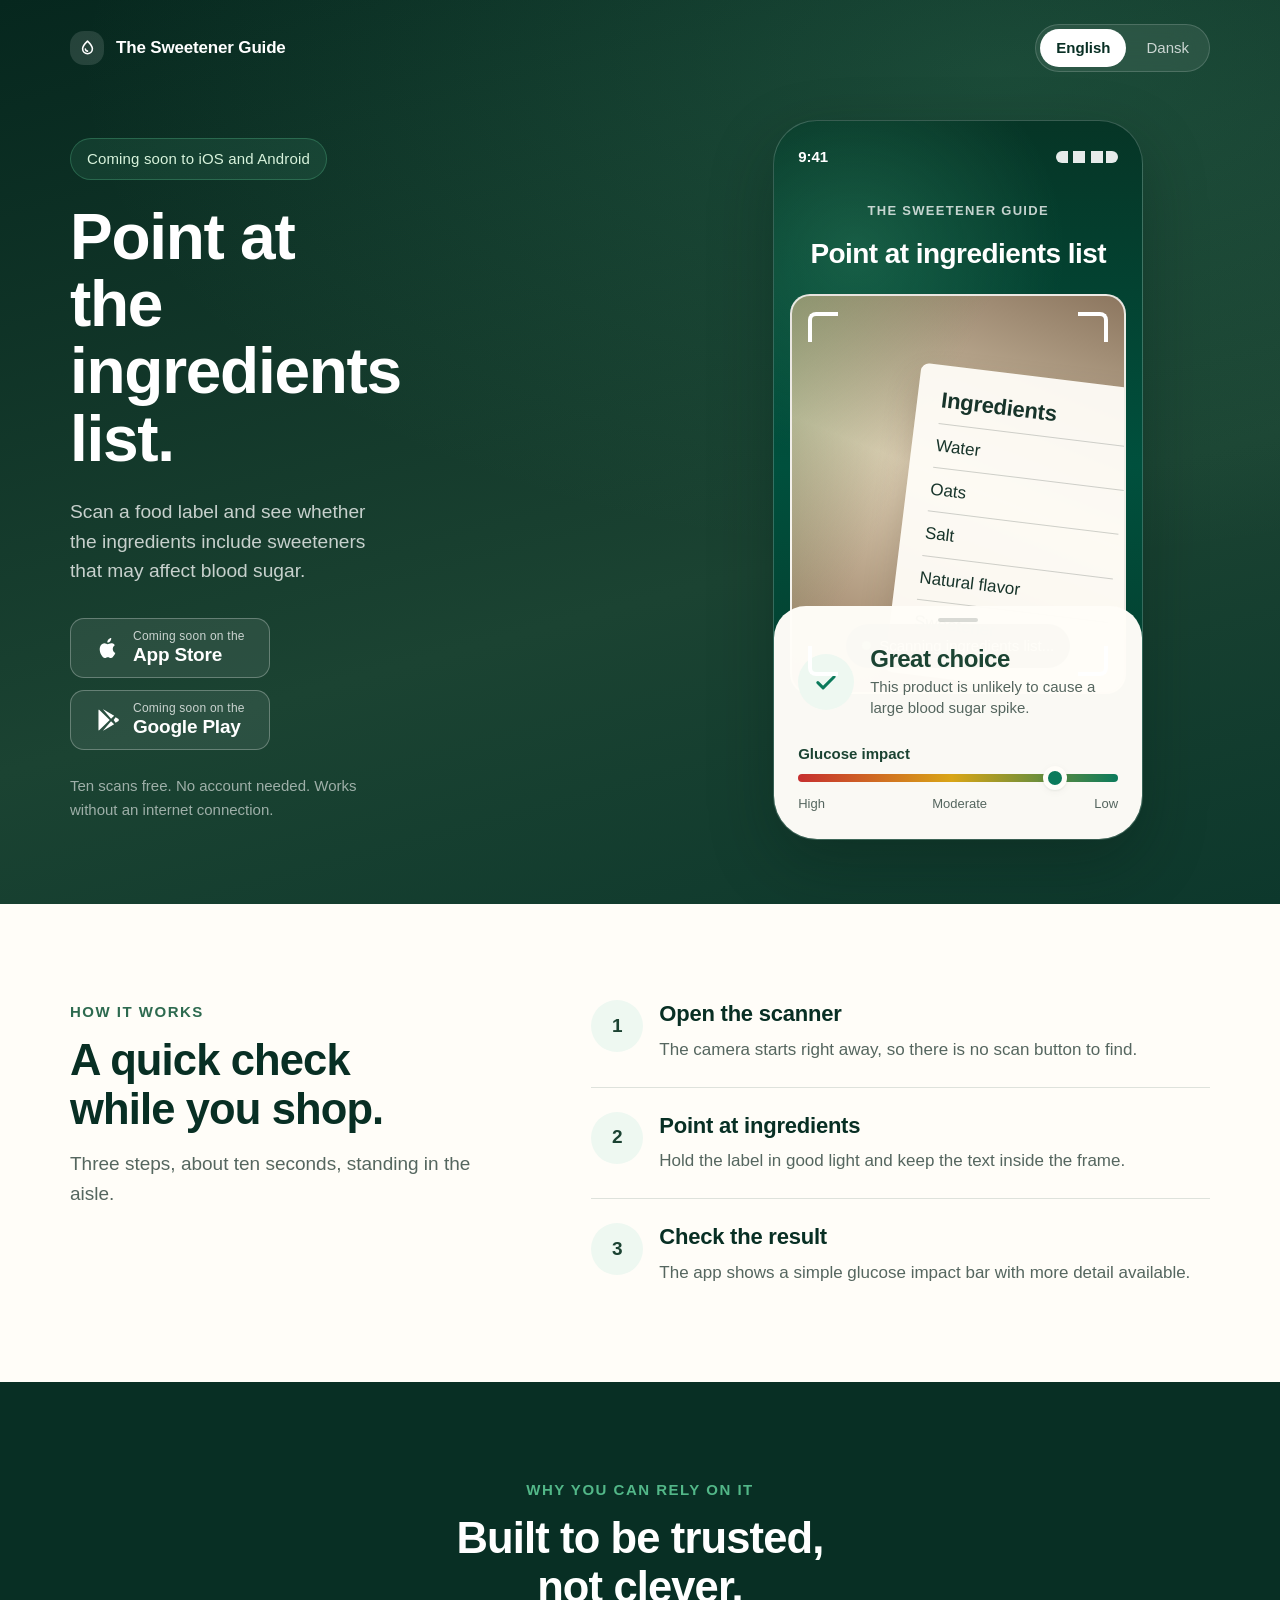
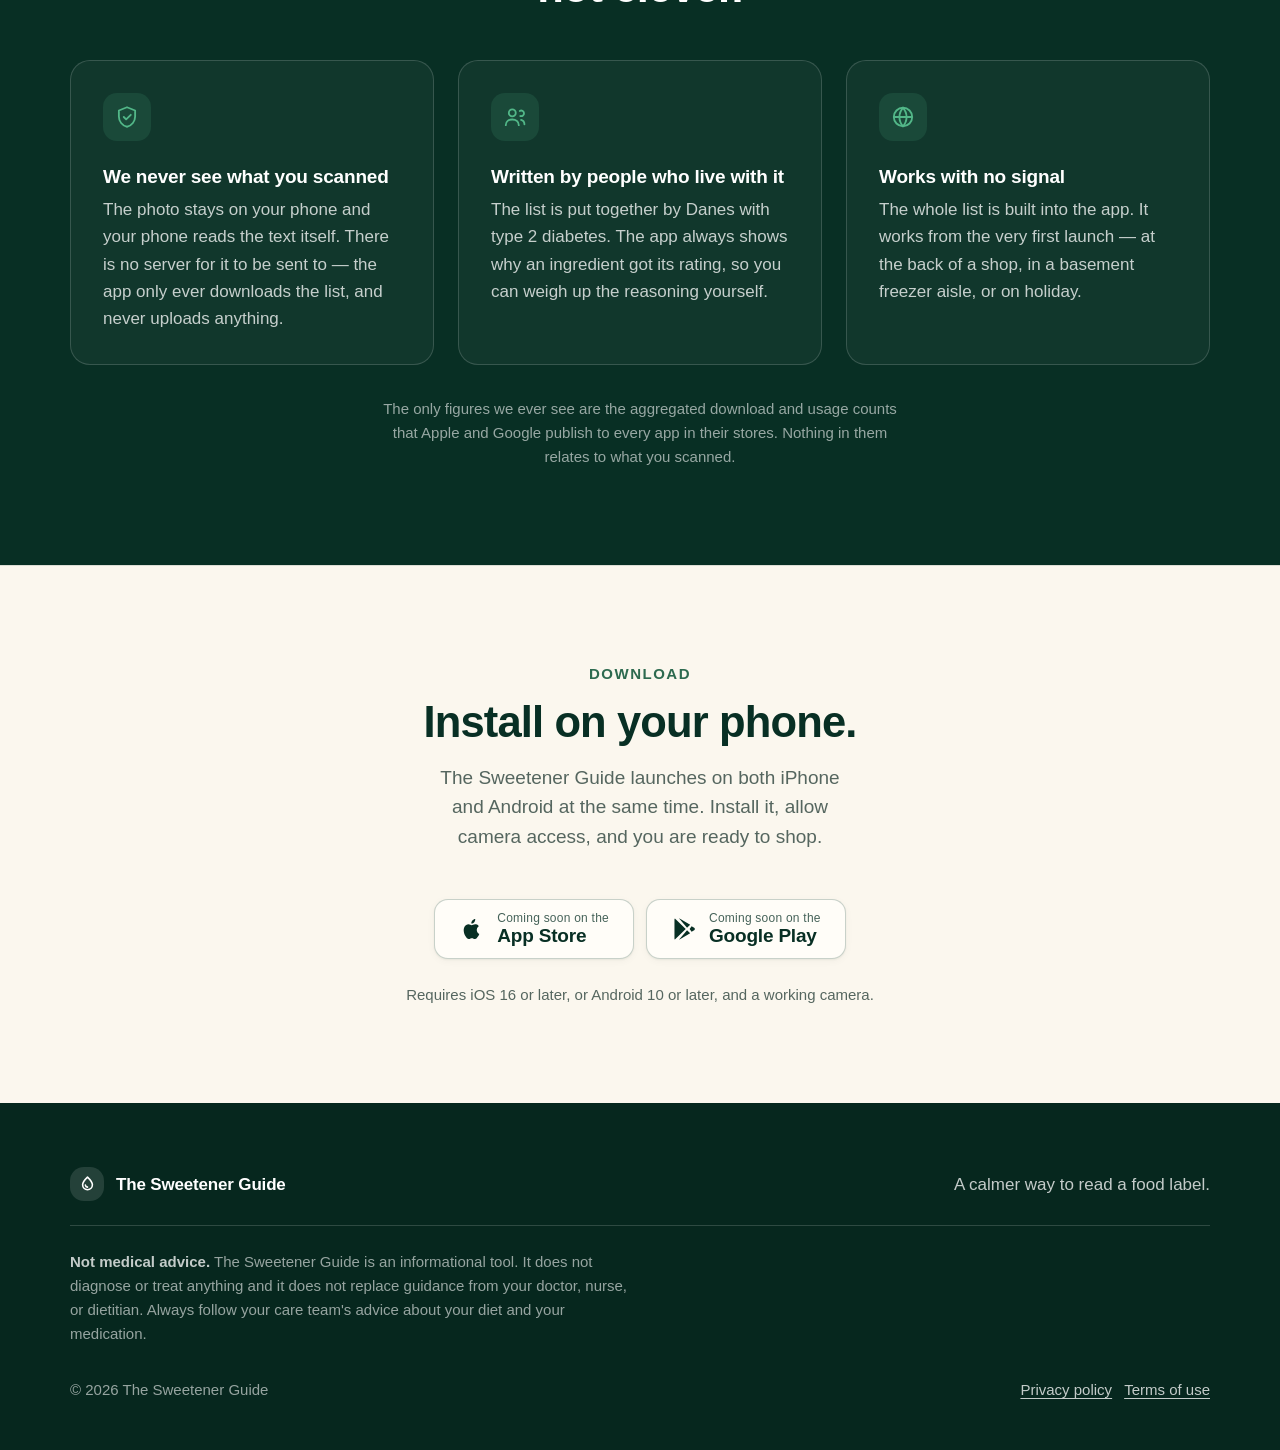
==== index.html @ 4f8a1072 "Say that the app costs money The terms described a free app, and the app is about to charge 9 kr a m" ====
<!doctype html>
<html lang="en">
  <head>
    <meta charset="utf-8">
    <meta name="viewport" content="width=device-width, initial-scale=1">
    <title>The Sweetener Guide</title>
    <meta
      name="description"
      content="The Sweetener Guide helps you check food labels for sweeteners that may affect blood sugar."
    >
    <meta name="theme-color" content="#1b4332">
    <link rel="stylesheet" href="styles.css">
  </head>
  <body>
    <header class="site-header">
      <div class="header-inner">
        <a class="brand" href="#top">
          <span class="brand-mark" aria-hidden="true">
            <svg viewBox="0 0 24 24" fill="none" aria-hidden="true">
              <path d="M12 3.5c3.6 3.4 5.6 6.2 5.6 8.9A5.6 5.6 0 0 1 12 18a5.6 5.6 0 0 1-5.6-5.6c0-2.7 2-5.5 5.6-8.9Z" stroke="currentColor" stroke-width="1.8" stroke-linejoin="round"/>
              <path d="M9.6 12.6c.2 1.3 1.1 2.2 2.4 2.4" stroke="currentColor" stroke-width="1.8" stroke-linecap="round"/>
            </svg>
          </span>
          <span class="brand-name" data-i18n="appName">The Sweetener Guide</span>
        </a>

        <div class="header-actions">
          <div class="language-switch" role="group" aria-label="Language" data-i18n-aria="language">
            <button class="language-option is-active" type="button" data-lang-choice="en">
              English
            </button>
            <button class="language-option" type="button" data-lang-choice="da">
              Dansk
            </button>
          </div>
        </div>
      </div>
    </header>

    <main id="top">
      <section class="hero" aria-labelledby="page-title">
        <div class="hero-inner">
          <div class="hero-copy">
            <p class="status-badge" data-i18n="statusBadge">Coming soon to iOS and Android</p>
            <h1 id="page-title" data-i18n="heroTitle">Point at the ingredients list.</h1>
            <p class="lede" data-i18n="heroText">
              Scan a food label and see whether the ingredients include sweeteners
              that may affect blood sugar.
            </p>

            <div class="store-buttons" aria-label="Download options" data-i18n-aria="downloadOptions">
              <a class="store-button is-pending" aria-disabled="true" href="#download">
                <svg class="store-logo" viewBox="0 0 24 24" aria-hidden="true">
                  <path fill="currentColor" d="M16.4 12.7c0-2.2 1.8-3.3 1.9-3.3-1-1.5-2.6-1.7-3.2-1.7-1.4-.1-2.7.8-3.4.8-.7 0-1.8-.8-2.9-.8-1.5 0-2.9.9-3.7 2.2-1.6 2.7-.4 6.8 1.1 9 .8 1.1 1.6 2.3 2.8 2.3 1.1 0 1.5-.7 2.9-.7 1.3 0 1.7.7 2.9.7 1.2 0 2-1.1 2.7-2.2.9-1.2 1.2-2.5 1.2-2.5s-2.3-.9-2.3-3.8Zm-2.3-7c.6-.8 1-1.8.9-2.9-.9 0-2 .6-2.7 1.4-.6.7-1.1 1.8-.9 2.8 1 .1 2-.5 2.7-1.3Z"/>
                </svg>
                <span class="store-text">
                  <small data-i18n="storePrefix">Coming soon on the</small>
                  <strong data-i18n="storeApple">App Store</strong>
                </span>
              </a>

              <a class="store-button is-pending" aria-disabled="true" href="#download">
                <svg class="store-logo" viewBox="0 0 24 24" aria-hidden="true">
                  <path fill="currentColor" d="M3.6 2.3a1 1 0 0 0-.4.8v17.8a1 1 0 0 0 .4.8l10-9.7-10-9.7Zm11.2 8.5 2.9-2.8-9.8-5.6a1 1 0 0 0-.4-.1l7.3 8.5Zm0 2.4-7.3 8.5c.1 0 .3 0 .4-.1l9.8-5.6-2.9-2.8Zm4.2-3.7L17.2 12l1.8 2.5 2.4-1.4a1.3 1.3 0 0 0 0-2.2l-2.4-1.4Z"/>
                </svg>
                <span class="store-text">
                  <small data-i18n="storePrefix">Coming soon on the</small>
                  <strong data-i18n="storeGoogle">Google Play</strong>
                </span>
              </a>
            </div>

            <p class="hero-note" data-i18n="heroNote">
              Ten scans free. No account needed. Works without an internet connection.
            </p>
          </div>

          <div class="phone-stage" aria-label="App preview" data-i18n-aria="appPreview">
            <div class="phone-mock" aria-hidden="true">
              <div class="mock-status">
                <span>9:41</span>
                <span class="status-icons"></span>
              </div>
              <p class="mock-brand" data-i18n="mockBrand">The Sweetener Guide</p>
              <p class="mock-title" data-i18n="mockTitle">Point at ingredients list</p>

              <div class="mock-camera">
                <span class="corner top-left"></span>
                <span class="corner top-right"></span>
                <span class="corner bottom-left"></span>
                <span class="corner bottom-right"></span>
                <div class="label-card">
                  <p data-i18n="mockLabelTitle">Ingredients</p>
                  <span>Water</span>
                  <span data-i18n="mockLabelLineOne">Oats</span>
                  <span data-i18n="mockLabelLineTwo">Salt</span>
                  <span data-i18n="mockLabelLineThree">Natural flavor</span>
                  <span data-i18n="mockLabelLineFour">Sweetener</span>
                </div>
                <div class="status-pill">
                  <span class="dot"></span>
                  <span data-i18n="mockStatus">Scanning ingredients list...</span>
                </div>
              </div>

              <div class="mock-result">
                <div class="grabber"></div>
                <div class="result-topline">
                  <span class="checkmark" aria-hidden="true">
                    <svg viewBox="0 0 24 24" fill="none">
                      <path d="m5 12.5 4.5 4.5L19 7.5" stroke="currentColor" stroke-width="2.6" stroke-linecap="round" stroke-linejoin="round"/>
                    </svg>
                  </span>
                  <div>
                    <h2 data-i18n="mockVerdict">Great choice</h2>
                    <p data-i18n="mockVerdictText">
                      This product is unlikely to cause a large blood sugar spike.
                    </p>
                  </div>
                </div>
                <p class="impact-label" data-i18n="mockImpact">Glucose impact</p>
                <div class="impact-bar"><span></span></div>
                <div class="impact-caption">
                  <span data-i18n="mockHigh">High</span>
                  <span data-i18n="mockModerate">Moderate</span>
                  <span data-i18n="mockLow">Low</span>
                </div>
              </div>
            </div>
          </div>
        </div>
      </section>

      <section class="band band-paper" aria-labelledby="how-title">
        <div class="section-inner two-column">
          <div class="section-head">
            <p class="section-kicker" data-i18n="howKicker">How it works</p>
            <h2 id="how-title" data-i18n="howTitle">A quick check while you shop.</h2>
            <p class="section-lede" data-i18n="howText">
              Three steps, about ten seconds, standing in the aisle.
            </p>
          </div>
          <ol class="steps">
            <li>
              <span class="step-number">1</span>
              <div>
                <h3 data-i18n="stepOneTitle">Open the scanner</h3>
                <p data-i18n="stepOneText">
                  The camera starts right away, so there is no scan button to find.
                </p>
              </div>
            </li>
            <li>
              <span class="step-number">2</span>
              <div>
                <h3 data-i18n="stepTwoTitle">Point at ingredients</h3>
                <p data-i18n="stepTwoText">
                  Hold the label in good light and keep the text inside the frame.
                </p>
              </div>
            </li>
            <li>
              <span class="step-number">3</span>
              <div>
                <h3 data-i18n="stepThreeTitle">Check the result</h3>
                <p data-i18n="stepThreeText">
                  The app shows a simple glucose impact bar with more detail available.
                </p>
              </div>
            </li>
          </ol>
        </div>
      </section>

      <section class="band band-deep" aria-labelledby="trust-title">
        <div class="section-inner">
          <div class="section-head is-centered">
            <p class="section-kicker" data-i18n="trustKicker">Why you can rely on it</p>
            <h2 id="trust-title" data-i18n="trustTitle">Built to be trusted, not clever.</h2>
          </div>

          <div class="trust-grid">
            <article class="trust-card">
              <span class="trust-icon" aria-hidden="true">
                <svg viewBox="0 0 24 24" fill="none">
                  <path d="M12 3 4.5 6v5.6c0 4.3 3 8.3 7.5 9.4 4.5-1.1 7.5-5.1 7.5-9.4V6L12 3Z" stroke="currentColor" stroke-width="1.7" stroke-linejoin="round"/>
                  <path d="m9 12 2.2 2.2L15.5 10" stroke="currentColor" stroke-width="1.7" stroke-linecap="round" stroke-linejoin="round"/>
                </svg>
              </span>
              <h3 data-i18n="trustOneTitle">We never see what you scanned</h3>
              <p data-i18n="trustOneText">
                The photo stays on your phone and your phone reads the text
                itself. There is no server for it to be sent to — the app only
                ever downloads the list, and never uploads anything.
              </p>
            </article>

            <article class="trust-card">
              <span class="trust-icon" aria-hidden="true">
                <svg viewBox="0 0 24 24" fill="none">
                  <path d="M9.5 11.4a3.2 3.2 0 1 0 0-6.4 3.2 3.2 0 0 0 0 6.4Z" stroke="currentColor" stroke-width="1.7"/>
                  <path d="M3.5 19.5c0-3.1 2.7-5.2 6-5.2s6 2.1 6 5.2" stroke="currentColor" stroke-width="1.7" stroke-linecap="round"/>
                  <path d="M16.4 6.4a2.6 2.6 0 1 1 .5 4.7M17.6 14.7c1.9.5 3.1 2.1 3.1 4.1" stroke="currentColor" stroke-width="1.7" stroke-linecap="round"/>
                </svg>
              </span>
              <h3 data-i18n="trustTwoTitle">Written by people who live with it</h3>
              <p data-i18n="trustTwoText">
                The list is put together by Danes with type 2 diabetes. The app
                always shows why an ingredient got its rating, so you can weigh
                up the reasoning yourself.
              </p>
            </article>

            <article class="trust-card">
              <span class="trust-icon" aria-hidden="true">
                <svg viewBox="0 0 24 24" fill="none">
                  <path d="M12 3.5a8.5 8.5 0 1 1 0 17 8.5 8.5 0 0 1 0-17Z" stroke="currentColor" stroke-width="1.7"/>
                  <path d="M3.5 12h17M12 3.5c2.2 2.4 3.3 5.3 3.3 8.5s-1.1 6.1-3.3 8.5c-2.2-2.4-3.3-5.3-3.3-8.5S9.8 5.9 12 3.5Z" stroke="currentColor" stroke-width="1.7"/>
                </svg>
              </span>
              <h3 data-i18n="trustThreeTitle">Works with no signal</h3>
              <p data-i18n="trustThreeText">
                The whole list is built into the app. It works from the very
                first launch — at the back of a shop, in a basement freezer
                aisle, or on holiday.
              </p>
            </article>
          </div>

          <p class="trust-note" data-i18n="trustNote">
            The only figures we ever see are the aggregated download and usage
            counts that Apple and Google publish to every app in their stores.
            Nothing in them relates to what you scanned.
          </p>
        </div>
      </section>

      <section class="band band-cream" id="download" aria-labelledby="download-title">
        <div class="section-inner">
          <div class="section-head is-centered">
            <p class="section-kicker" data-i18n="downloadKicker">Download</p>
            <h2 id="download-title" data-i18n="downloadTitle">Install on your phone.</h2>
            <p class="section-lede" data-i18n="downloadText">
              The Sweetener Guide launches on both iPhone and Android at the
              same time. Install it, allow camera access, and you are ready to
              shop.
            </p>
          </div>

          <div class="store-buttons is-centered" aria-label="Download options" data-i18n-aria="downloadOptions">
            <a class="store-button on-light is-pending" aria-disabled="true" href="#download">
              <svg class="store-logo" viewBox="0 0 24 24" aria-hidden="true">
                <path fill="currentColor" d="M16.4 12.7c0-2.2 1.8-3.3 1.9-3.3-1-1.5-2.6-1.7-3.2-1.7-1.4-.1-2.7.8-3.4.8-.7 0-1.8-.8-2.9-.8-1.5 0-2.9.9-3.7 2.2-1.6 2.7-.4 6.8 1.1 9 .8 1.1 1.6 2.3 2.8 2.3 1.1 0 1.5-.7 2.9-.7 1.3 0 1.7.7 2.9.7 1.2 0 2-1.1 2.7-2.2.9-1.2 1.2-2.5 1.2-2.5s-2.3-.9-2.3-3.8Zm-2.3-7c.6-.8 1-1.8.9-2.9-.9 0-2 .6-2.7 1.4-.6.7-1.1 1.8-.9 2.8 1 .1 2-.5 2.7-1.3Z"/>
              </svg>
              <span class="store-text">
                <small data-i18n="storePrefix">Coming soon on the</small>
                <strong data-i18n="storeApple">App Store</strong>
              </span>
            </a>

            <a class="store-button on-light is-pending" aria-disabled="true" href="#download">
              <svg class="store-logo" viewBox="0 0 24 24" aria-hidden="true">
                <path fill="currentColor" d="M3.6 2.3a1 1 0 0 0-.4.8v17.8a1 1 0 0 0 .4.8l10-9.7-10-9.7Zm11.2 8.5 2.9-2.8-9.8-5.6a1 1 0 0 0-.4-.1l7.3 8.5Zm0 2.4-7.3 8.5c.1 0 .3 0 .4-.1l9.8-5.6-2.9-2.8Zm4.2-3.7L17.2 12l1.8 2.5 2.4-1.4a1.3 1.3 0 0 0 0-2.2l-2.4-1.4Z"/>
              </svg>
              <span class="store-text">
                <small data-i18n="storePrefix">Coming soon on the</small>
                <strong data-i18n="storeGoogle">Google Play</strong>
              </span>
            </a>
          </div>

          <p class="requirements" data-i18n="requirements">
            Requires iOS 16 or later, or Android 10 or later, and a working camera.
          </p>
        </div>
      </section>
    </main>

    <footer class="site-footer">
      <div class="section-inner">
        <div class="footer-top">
          <a class="brand" href="#top">
            <span class="brand-mark" aria-hidden="true">
              <svg viewBox="0 0 24 24" fill="none" aria-hidden="true">
                <path d="M12 3.5c3.6 3.4 5.6 6.2 5.6 8.9A5.6 5.6 0 0 1 12 18a5.6 5.6 0 0 1-5.6-5.6c0-2.7 2-5.5 5.6-8.9Z" stroke="currentColor" stroke-width="1.8" stroke-linejoin="round"/>
                <path d="M9.6 12.6c.2 1.3 1.1 2.2 2.4 2.4" stroke="currentColor" stroke-width="1.8" stroke-linecap="round"/>
              </svg>
            </span>
            <span class="brand-name" data-i18n="appName">The Sweetener Guide</span>
          </a>
          <p class="footer-tagline" data-i18n="footerTagline">
            A calmer way to read a food label.
          </p>
        </div>

        <p class="disclaimer">
          <strong data-i18n="disclaimerTitle">Not medical advice.</strong>
          <span data-i18n="disclaimerText">
            The Sweetener Guide is an informational tool. It does not diagnose
            or treat anything and it does not replace guidance from your doctor,
            nurse, or dietitian. Always follow your care team's advice about
            your diet and your medication.
          </span>
        </p>

        <div class="footer-bottom">
          <p class="copyright" data-i18n="copyright">
            © 2026 The Sweetener Guide
          </p>
          <div class="footer-links">
            <a class="footer-link" href="privacy.html" data-i18n="privacyLink">
              Privacy policy
            </a>
            <a class="footer-link" href="terms.html" data-i18n="termsLink">
              Terms of use
            </a>
          </div>
        </div>
      </div>
    </footer>

    <script src="script.js"></script>
  </body>
</html>
---- styles.css ----
/* ==========================================================================
   Tokens
   ========================================================================== */

:root {
  /* Brand greens — matched to the app. */
  --green-950: #06271e;
  --green-900: #082f24;
  --green-850: #0d382c;
  --green-800: #123d31;
  --green-700: #1b4332;
  --green-600: #235a41;
  --green-500: #2d6a4f;
  --green-400: #40916c;
  --green-300: #52b788;
  --mint-200: #d8f3dc;
  --mint-100: #eef8f1;
  --cream: #fbf7ee;
  --paper: #fffdf8;

  /* Text */
  --ink: #17342a;
  --muted: #55665f;
  --on-dark: #ffffff;
  --on-dark-muted: rgba(255, 255, 255, 0.76);
  --on-dark-faint: rgba(255, 255, 255, 0.58);

  /* Semantic — used by the impact scale, kept in one place. */
  --impact-high: #c62f2f;
  --impact-mid: #d9a516;
  --impact-low: #0b7a5b;

  /* Lines & surfaces */
  --line: rgba(27, 67, 50, 0.14);
  --line-strong: rgba(27, 67, 50, 0.24);
  --line-dark: rgba(255, 255, 255, 0.16);

  /* Spacing — 4px base, no off-scale values below. */
  --s-1: 4px;
  --s-2: 8px;
  --s-3: 12px;
  --s-4: 16px;
  --s-5: 24px;
  --s-6: 32px;
  --s-7: 48px;
  --s-8: 64px;
  --s-9: 96px;

  /* Radii */
  --r-sm: 8px;
  --r-md: 14px;
  --r-lg: 20px;
  --r-xl: 32px;
  --r-2xl: 44px;
  --r-full: 999px;

  /* Elevation */
  --shadow-sm: 0 1px 2px rgba(6, 39, 30, 0.06), 0 2px 8px rgba(6, 39, 30, 0.04);
  --shadow-md: 0 4px 12px rgba(6, 39, 30, 0.08), 0 12px 32px rgba(6, 39, 30, 0.06);
  --shadow-lg: 0 24px 64px rgba(5, 28, 21, 0.3);

  /* Type — larger baseline than usual; the audience is 40+. */
  --font:
    -apple-system,
    BlinkMacSystemFont,
    "Segoe UI",
    "Helvetica Neue",
    Arial,
    sans-serif;
  --text-sm: 0.9375rem;
  --text-base: 1.0625rem;
  --text-lg: 1.1875rem;
  --text-xl: 1.375rem;
  --focus: var(--green-300);
}

/* ==========================================================================
   Base
   ========================================================================== */

* {
  box-sizing: border-box;
}

html {
  scroll-behavior: smooth;
}

body {
  margin: 0;
  color: var(--ink);
  background: var(--cream);
  font-family: var(--font);
  font-size: var(--text-base);
  line-height: 1.6;
  -webkit-font-smoothing: antialiased;
}

a {
  color: inherit;
}

button {
  font: inherit;
}

svg {
  display: block;
}

h1,
h2,
h3,
p,
ol {
  margin-top: 0;
}

/* Real weights only — the system stack has no 750/850, and asking for them
   makes the browser synthesise a smeared faux-bold. */
h1,
h2,
h3 {
  font-weight: 700;
  letter-spacing: -0.02em;
  text-wrap: balance;
}

h1 {
  margin-bottom: var(--s-5);
  font-size: clamp(2.5rem, 5vw, 4rem);
  line-height: 1.05;
}

h2 {
  margin-bottom: var(--s-4);
  color: var(--green-900);
  font-size: clamp(1.875rem, 3.4vw, 2.75rem);
  line-height: 1.12;
}

h3 {
  margin-bottom: var(--s-2);
  color: var(--green-900);
  font-size: var(--text-xl);
  line-height: 1.25;
  letter-spacing: -0.01em;
}

:focus-visible {
  outline: 3px solid var(--focus);
  outline-offset: 3px;
  border-radius: var(--s-1);
}

/* ==========================================================================
   Layout primitives
   ========================================================================== */

.section-inner {
  width: min(1140px, 100%);
  margin: 0 auto;
}

.band {
  padding: clamp(var(--s-7), 8vw, var(--s-9)) clamp(var(--s-5), 5vw, var(--s-8));
}

.band-paper {
  background: var(--paper);
}

.band-cream {
  background: var(--cream);
  border-top: 1px solid var(--line);
}

.band-deep {
  color: var(--on-dark);
  background: var(--green-900);
}

.section-head {
  max-width: 46ch;
  margin-bottom: var(--s-7);
}

.section-head.is-centered {
  margin-right: auto;
  margin-left: auto;
  text-align: center;
}

.section-kicker {
  margin-bottom: var(--s-3);
  color: var(--green-500);
  font-size: var(--text-sm);
  font-weight: 600;
  letter-spacing: 0.1em;
  text-transform: uppercase;
}

.band-deep .section-kicker {
  color: var(--green-300);
}

.band-deep h2 {
  color: var(--on-dark);
}

.section-lede {
  margin-bottom: 0;
  color: var(--muted);
  font-size: var(--text-lg);
  line-height: 1.55;
}

.band-deep .section-lede {
  color: var(--on-dark-muted);
}

.two-column {
  display: grid;
  grid-template-columns: minmax(0, 0.85fr) minmax(320px, 1.15fr);
  gap: clamp(var(--s-6), 6vw, var(--s-8));
  align-items: start;
}

.two-column .section-head {
  margin-bottom: 0;
}

/* ==========================================================================
   Header
   ========================================================================== */

.site-header {
  position: absolute;
  top: 0;
  right: 0;
  left: 0;
  z-index: 10;
  padding: var(--s-5) clamp(var(--s-5), 5vw, var(--s-8));
  color: var(--on-dark);
}

.header-inner {
  display: flex;
  align-items: center;
  justify-content: space-between;
  gap: var(--s-4);
  width: min(1140px, 100%);
  margin: 0 auto;
}

.brand {
  display: inline-flex;
  align-items: center;
  gap: var(--s-3);
  text-decoration: none;
}

.brand-mark {
  display: inline-flex;
  width: 34px;
  height: 34px;
  align-items: center;
  justify-content: center;
  border-radius: var(--r-md);
  background: rgba(255, 255, 255, 0.12);
}

.brand-mark svg {
  width: 21px;
  height: 21px;
}

.brand-name {
  font-size: var(--text-base);
  font-weight: 600;
  letter-spacing: -0.01em;
}

.language-switch {
  display: inline-flex;
  gap: var(--s-1);
  padding: var(--s-1);
  border: 1px solid var(--line-dark);
  border-radius: var(--r-full);
  background: rgba(255, 255, 255, 0.08);
  backdrop-filter: blur(16px);
}

.language-option {
  min-height: 38px;
  padding: 0 var(--s-4);
  color: var(--on-dark-muted);
  border: 0;
  border-radius: var(--r-full);
  background: transparent;
  font-size: var(--text-sm);
  font-weight: 500;
  cursor: pointer;
  transition: color 0.15s ease, background 0.15s ease;
}

.language-option:hover {
  color: var(--on-dark);
}

.language-option.is-active {
  color: var(--green-900);
  background: var(--on-dark);
  font-weight: 600;
}

/* ==========================================================================
   Hero
   ========================================================================== */

.hero {
  position: relative;
  padding: calc(var(--s-9) + var(--s-5)) clamp(var(--s-5), 5vw, var(--s-8)) var(--s-8);
  color: var(--on-dark);
  background:
    radial-gradient(120% 90% at 78% 8%, rgba(82, 183, 136, 0.18), transparent 60%),
    linear-gradient(165deg, var(--green-950), var(--green-700) 62%, var(--green-850));
  overflow: hidden;
}

.hero-inner {
  display: grid;
  grid-template-columns: minmax(0, 1fr) minmax(330px, 0.9fr);
  gap: clamp(var(--s-7), 6vw, var(--s-9));
  align-items: center;
  width: min(1140px, 100%);
  margin: 0 auto;
}

.hero-copy {
  max-width: 34ch;
}

.status-badge {
  display: inline-block;
  margin-bottom: var(--s-5);
  padding: var(--s-2) var(--s-4);
  color: var(--mint-200);
  border: 1px solid rgba(82, 183, 136, 0.34);
  border-radius: var(--r-full);
  background: rgba(82, 183, 136, 0.12);
  font-size: var(--text-sm);
  font-weight: 500;
  letter-spacing: 0.01em;
}

.lede {
  max-width: 44ch;
  margin-bottom: var(--s-6);
  color: var(--on-dark-muted);
  font-size: clamp(var(--text-lg), 1.5vw, 1.3rem);
  line-height: 1.55;
}

.hero-note {
  margin: var(--s-5) 0 0;
  color: var(--on-dark-faint);
  font-size: var(--text-sm);
}

/* ==========================================================================
   Store buttons
   ========================================================================== */

.store-buttons {
  display: flex;
  flex-wrap: wrap;
  gap: var(--s-3);
}

.store-buttons.is-centered {
  justify-content: center;
  margin-top: var(--s-7);
}

.store-button {
  display: inline-flex;
  align-items: center;
  gap: var(--s-3);
  min-height: 60px;
  padding: 0 var(--s-5);
  color: var(--on-dark);
  border: 1px solid rgba(255, 255, 255, 0.28);
  border-radius: var(--r-md);
  background: rgba(255, 255, 255, 0.08);
  text-decoration: none;
  transition: background 0.15s ease, border-color 0.15s ease, transform 0.15s ease;
}

.store-button:hover {
  border-color: rgba(255, 255, 255, 0.5);
  background: rgba(255, 255, 255, 0.14);
}

.store-button.on-light {
  color: var(--green-900);
  border-color: var(--line-strong);
  background: var(--paper);
  box-shadow: var(--shadow-sm);
}

.store-button.on-light:hover {
  border-color: var(--green-500);
  background: var(--paper);
  box-shadow: var(--shadow-md);
}

/* Pre-launch state. Removing `.is-pending` and setting a real href turns
   these into live download buttons — no other change needed. */
.store-button.is-pending {
  cursor: default;
}

.store-button.is-pending:hover {
  transform: none;
}

.store-logo {
  width: 26px;
  height: 26px;
  flex: 0 0 auto;
}

.store-text {
  display: flex;
  flex-direction: column;
  line-height: 1.2;
  text-align: left;
}

.store-text small {
  font-size: 0.75rem;
  font-weight: 500;
  letter-spacing: 0.02em;
  opacity: 0.75;
}

.store-text strong {
  font-size: var(--text-lg);
  font-weight: 600;
  letter-spacing: -0.01em;
}

.requirements {
  margin: var(--s-5) 0 0;
  color: var(--muted);
  font-size: var(--text-sm);
  text-align: center;
}

/* ==========================================================================
   Phone mock
   ========================================================================== */

.phone-stage {
  display: flex;
  justify-content: center;
}

.phone-mock {
  position: relative;
  width: min(370px, 100%);
  min-height: 720px;
  padding: var(--s-5) var(--s-4) 0;
  border: 1px solid rgba(255, 255, 255, 0.2);
  border-radius: var(--r-2xl);
  color: var(--on-dark);
  background:
    radial-gradient(circle at 22% 18%, rgba(82, 183, 136, 0.26), transparent 32%),
    linear-gradient(180deg, #063526, #00503d 48%, #063526);
  box-shadow: var(--shadow-lg);
  overflow: hidden;
}

.mock-status {
  display: flex;
  align-items: center;
  justify-content: space-between;
  margin-bottom: var(--s-6);
  padding: 0 var(--s-2);
  font-size: var(--text-sm);
  font-weight: 600;
}

.status-icons {
  width: 62px;
  height: 12px;
  border-radius: var(--r-full);
  background:
    linear-gradient(90deg, white 0 12px, transparent 12px 17px, white 17px 29px, transparent 29px 35px, white 35px 47px, transparent 47px),
    linear-gradient(90deg, transparent 0 50px, white 50px 62px);
  opacity: 0.9;
}

.mock-brand {
  margin-bottom: var(--s-4);
  color: var(--on-dark-muted);
  font-size: 0.8125rem;
  font-weight: 600;
  letter-spacing: 0.1em;
  text-align: center;
  text-transform: uppercase;
}

.mock-title {
  margin-bottom: var(--s-5);
  color: var(--on-dark);
  font-size: 1.75rem;
  font-weight: 700;
  line-height: 1.15;
  letter-spacing: -0.02em;
  text-align: center;
}

.mock-camera {
  position: relative;
  height: 400px;
  border: 2px solid rgba(255, 255, 255, 0.8);
  border-radius: var(--r-lg);
  background:
    linear-gradient(116deg, rgba(101, 134, 84, 0.5), transparent 38%),
    linear-gradient(22deg, #91745a, #ddcfb4 52%, #8c765f);
  overflow: hidden;
}

.corner {
  position: absolute;
  width: 30px;
  height: 30px;
  border-color: var(--on-dark);
  border-style: solid;
  z-index: 2;
}

.top-left {
  top: var(--s-4);
  left: var(--s-4);
  border-width: 4px 0 0 4px;
  border-radius: var(--r-sm) 0 0;
}

.top-right {
  top: var(--s-4);
  right: var(--s-4);
  border-width: 4px 4px 0 0;
  border-radius: 0 var(--r-sm) 0 0;
}

.bottom-left {
  bottom: var(--s-4);
  left: var(--s-4);
  border-width: 0 0 4px 4px;
  border-radius: 0 0 0 var(--r-sm);
}

.bottom-right {
  right: var(--s-4);
  bottom: var(--s-4);
  border-width: 0 4px 4px 0;
  border-radius: 0 0 var(--r-sm);
}

.label-card {
  position: absolute;
  top: 80px;
  right: -18px;
  width: 240px;
  padding: var(--s-5) var(--s-5) var(--s-6);
  color: var(--ink);
  border-radius: var(--r-sm);
  background: rgba(255, 253, 248, 0.94);
  box-shadow: 0 var(--s-4) var(--s-6) rgba(61, 42, 25, 0.2);
  transform: rotate(7deg);
}

.label-card p {
  margin-bottom: var(--s-3);
  font-size: var(--text-xl);
  font-weight: 700;
  line-height: 1;
  letter-spacing: -0.01em;
}

.label-card span {
  display: block;
  padding: var(--s-2) 0;
  border-top: 1px solid rgba(22, 37, 31, 0.2);
  font-size: var(--text-base);
  font-weight: 500;
}

.status-pill {
  position: absolute;
  left: 50%;
  bottom: var(--s-5);
  display: inline-flex;
  align-items: center;
  gap: var(--s-2);
  min-height: 44px;
  max-width: calc(100% - var(--s-6));
  padding: 0 var(--s-4);
  color: var(--on-dark);
  border-radius: var(--r-full);
  background: rgba(13, 56, 44, 0.92);
  font-size: var(--text-sm);
  transform: translateX(-50%);
  white-space: nowrap;
}

.dot {
  width: 9px;
  height: 9px;
  flex: 0 0 auto;
  border-radius: 50%;
  background: var(--green-300);
}

.mock-result {
  position: absolute;
  right: 0;
  bottom: 0;
  left: 0;
  padding: var(--s-3) var(--s-5) var(--s-5);
  color: var(--ink);
  border-radius: var(--r-xl) var(--r-xl) 0 0;
  background: rgba(255, 253, 248, 0.98);
}

.grabber {
  width: 40px;
  height: 4px;
  margin: 0 auto var(--s-5);
  border-radius: var(--r-full);
  background: rgba(22, 37, 31, 0.16);
}

.result-topline {
  display: grid;
  grid-template-columns: 56px 1fr;
  gap: var(--s-4);
  align-items: center;
  margin-bottom: var(--s-5);
}

.checkmark {
  display: inline-flex;
  width: 56px;
  height: 56px;
  align-items: center;
  justify-content: center;
  color: var(--impact-low);
  border-radius: 50%;
  background: var(--mint-100);
}

.checkmark svg {
  width: 28px;
  height: 28px;
}

.result-topline h2 {
  margin-bottom: var(--s-1);
  color: var(--green-700);
  font-size: 1.5rem;
  line-height: 1.1;
}

.result-topline p {
  margin-bottom: 0;
  color: var(--muted);
  font-size: var(--text-sm);
  line-height: 1.4;
}

.impact-label {
  margin-bottom: var(--s-2);
  color: var(--green-700);
  font-size: var(--text-sm);
  font-weight: 600;
}

.impact-bar {
  position: relative;
  height: 8px;
  border-radius: var(--r-full);
  background: linear-gradient(90deg, var(--impact-high), var(--impact-mid) 48%, var(--impact-low));
}

.impact-bar span {
  position: absolute;
  top: 50%;
  right: 16%;
  width: 24px;
  height: 24px;
  border: 5px solid var(--paper);
  border-radius: 50%;
  background: var(--impact-low);
  box-shadow: var(--shadow-sm);
  transform: translateY(-50%);
}

.impact-caption {
  display: flex;
  justify-content: space-between;
  margin-top: var(--s-3);
  color: var(--muted);
  font-size: 0.8125rem;
  font-weight: 500;
}

/* ==========================================================================
   Steps
   ========================================================================== */

.steps {
  display: grid;
  margin: 0;
  padding: 0;
  list-style: none;
}

.steps li {
  display: grid;
  grid-template-columns: 52px 1fr;
  gap: var(--s-4);
  padding: var(--s-5) 0;
  border-bottom: 1px solid var(--line);
}

.steps li:first-child {
  padding-top: 0;
}

.steps li:last-child {
  border-bottom: 0;
  padding-bottom: 0;
}

.step-number {
  display: inline-flex;
  width: 52px;
  height: 52px;
  align-items: center;
  justify-content: center;
  color: var(--green-700);
  border-radius: 50%;
  background: var(--mint-100);
  font-size: var(--text-lg);
  font-weight: 600;
}

.steps p {
  margin-bottom: 0;
  color: var(--muted);
  line-height: 1.6;
}

/* ==========================================================================
   Trust
   ========================================================================== */

.trust-grid {
  display: grid;
  grid-template-columns: repeat(3, minmax(0, 1fr));
  gap: var(--s-5);
}

.trust-card {
  padding: var(--s-6);
  border: 1px solid var(--line-dark);
  border-radius: var(--r-lg);
  background: rgba(255, 255, 255, 0.04);
}

.trust-icon {
  display: inline-flex;
  width: 48px;
  height: 48px;
  margin-bottom: var(--s-5);
  align-items: center;
  justify-content: center;
  color: var(--green-300);
  border-radius: var(--r-md);
  background: rgba(82, 183, 136, 0.14);
}

.trust-icon svg {
  width: 26px;
  height: 26px;
}

.trust-card h3 {
  color: var(--on-dark);
  font-size: var(--text-lg);
}

.trust-card p {
  margin-bottom: 0;
  color: var(--on-dark-muted);
  font-size: var(--text-base);
  line-height: 1.6;
}

.trust-note {
  max-width: 62ch;
  margin: var(--s-6) auto 0;
  color: var(--on-dark-faint);
  font-size: var(--text-sm);
  line-height: 1.6;
  text-align: center;
}

/* ==========================================================================
   Footer
   ========================================================================== */

.site-footer {
  padding: var(--s-8) clamp(var(--s-5), 5vw, var(--s-8)) var(--s-7);
  color: var(--on-dark-muted);
  background: var(--green-950);
}

.footer-top {
  display: flex;
  flex-wrap: wrap;
  align-items: center;
  justify-content: space-between;
  gap: var(--s-4);
  padding-bottom: var(--s-5);
  border-bottom: 1px solid var(--line-dark);
}

.site-footer .brand {
  color: var(--on-dark);
}

.footer-tagline {
  margin: 0;
  font-size: var(--text-base);
}

.disclaimer {
  max-width: 68ch;
  margin: var(--s-5) 0 var(--s-6);
  color: var(--on-dark-faint);
  font-size: var(--text-sm);
  line-height: 1.6;
}

.disclaimer strong {
  color: var(--on-dark-muted);
  font-weight: 600;
}

.footer-bottom {
  display: flex;
  flex-wrap: wrap;
  align-items: center;
  justify-content: space-between;
  gap: var(--s-3);
}

.copyright {
  margin: 0;
  color: var(--on-dark-faint);
  font-size: var(--text-sm);
}

.footer-links {
  display: flex;
  flex-wrap: wrap;
  align-items: center;
  gap: var(--s-3);
}

.footer-link {
  color: var(--on-dark-muted);
  font-size: var(--text-sm);
  text-decoration: underline;
  text-underline-offset: 3px;
}

.footer-link:hover {
  color: var(--on-dark);
}

/* ==========================================================================
   Legal pages
   ========================================================================== */

.site-header.is-solid {
  position: static;
  color: var(--ink);
  background: var(--paper);
  border-bottom: 1px solid var(--line);
}

.site-header.is-solid .brand-mark {
  color: var(--green-700);
  background: var(--mint-100);
}

.site-header.is-solid .language-switch {
  border-color: var(--line-strong);
  background: transparent;
}

.site-header.is-solid .language-option {
  color: var(--muted);
}

.site-header.is-solid .language-option:hover {
  color: var(--ink);
}

.site-header.is-solid .language-option.is-active {
  color: var(--paper);
  background: var(--green-700);
}

.legal {
  padding: clamp(var(--s-7), 6vw, var(--s-8)) clamp(var(--s-5), 5vw, var(--s-8))
    var(--s-9);
  background: var(--paper);
}

.legal-inner {
  width: min(680px, 100%);
  margin: 0 auto;
}

.back-link {
  display: inline-flex;
  align-items: center;
  gap: var(--s-1);
  margin-bottom: var(--s-6);
  color: var(--green-500);
  font-size: var(--text-sm);
  font-weight: 500;
  text-decoration: none;
}

.back-link:hover {
  color: var(--green-700);
  text-decoration: underline;
  text-underline-offset: 3px;
}

.back-link svg {
  width: 18px;
  height: 18px;
}

.legal h1 {
  margin-bottom: var(--s-2);
  color: var(--green-900);
  font-size: clamp(2rem, 4vw, 2.75rem);
}

.legal-updated {
  margin-bottom: var(--s-6);
  color: var(--muted);
  font-size: var(--text-sm);
}

.legal-summary {
  margin-bottom: var(--s-7);
  padding: var(--s-5);
  color: var(--green-900);
  border-left: 3px solid var(--green-400);
  border-radius: 0 var(--r-md) var(--r-md) 0;
  background: var(--mint-100);
  font-size: var(--text-lg);
  line-height: 1.55;
}

.legal h2 {
  margin-top: var(--s-7);
  margin-bottom: var(--s-3);
  font-size: 1.5rem;
}

.legal h3 {
  margin-top: var(--s-5);
  margin-bottom: var(--s-2);
  font-size: var(--text-lg);
}

.legal p,
.legal li {
  color: var(--muted);
  line-height: 1.65;
}

.legal p {
  margin-bottom: var(--s-4);
}

.legal ul {
  margin: 0 0 var(--s-4);
  padding-left: var(--s-5);
}

.legal li {
  margin-bottom: var(--s-2);
}

.legal-link {
  color: var(--green-500);
  font-weight: 500;
  text-decoration: underline;
  text-underline-offset: 3px;
}

.legal-link:hover {
  color: var(--green-700);
}

/* ==========================================================================
   Responsive
   ========================================================================== */

@media (max-width: 960px) {
  .hero-inner,
  .two-column {
    grid-template-columns: 1fr;
  }

  .hero-copy {
    max-width: 40ch;
  }

  .trust-grid {
    grid-template-columns: 1fr;
  }

  .trust-card {
    padding: var(--s-5);
  }
}

@media (max-width: 600px) {
  .site-header {
    padding: var(--s-4) var(--s-5);
  }

  .brand-name {
    font-size: var(--text-sm);
  }

  .language-option {
    padding: 0 var(--s-3);
  }

  .hero {
    padding: var(--s-9) var(--s-5) var(--s-7);
  }

  .store-buttons {
    flex-direction: column;
  }

  .store-button {
    width: 100%;
  }

  .band {
    padding: var(--s-7) var(--s-5);
  }

  .phone-mock {
    min-height: 660px;
    border-radius: var(--r-xl);
  }

  .mock-camera {
    height: 360px;
  }

  .label-card {
    right: -32px;
    width: 226px;
  }

  .footer-top {
    flex-direction: column;
    align-items: flex-start;
  }
}

@media (prefers-reduced-motion: reduce) {
  html {
    scroll-behavior: auto;
  }

  * {
    transition-duration: 0.01ms !important;
  }
}
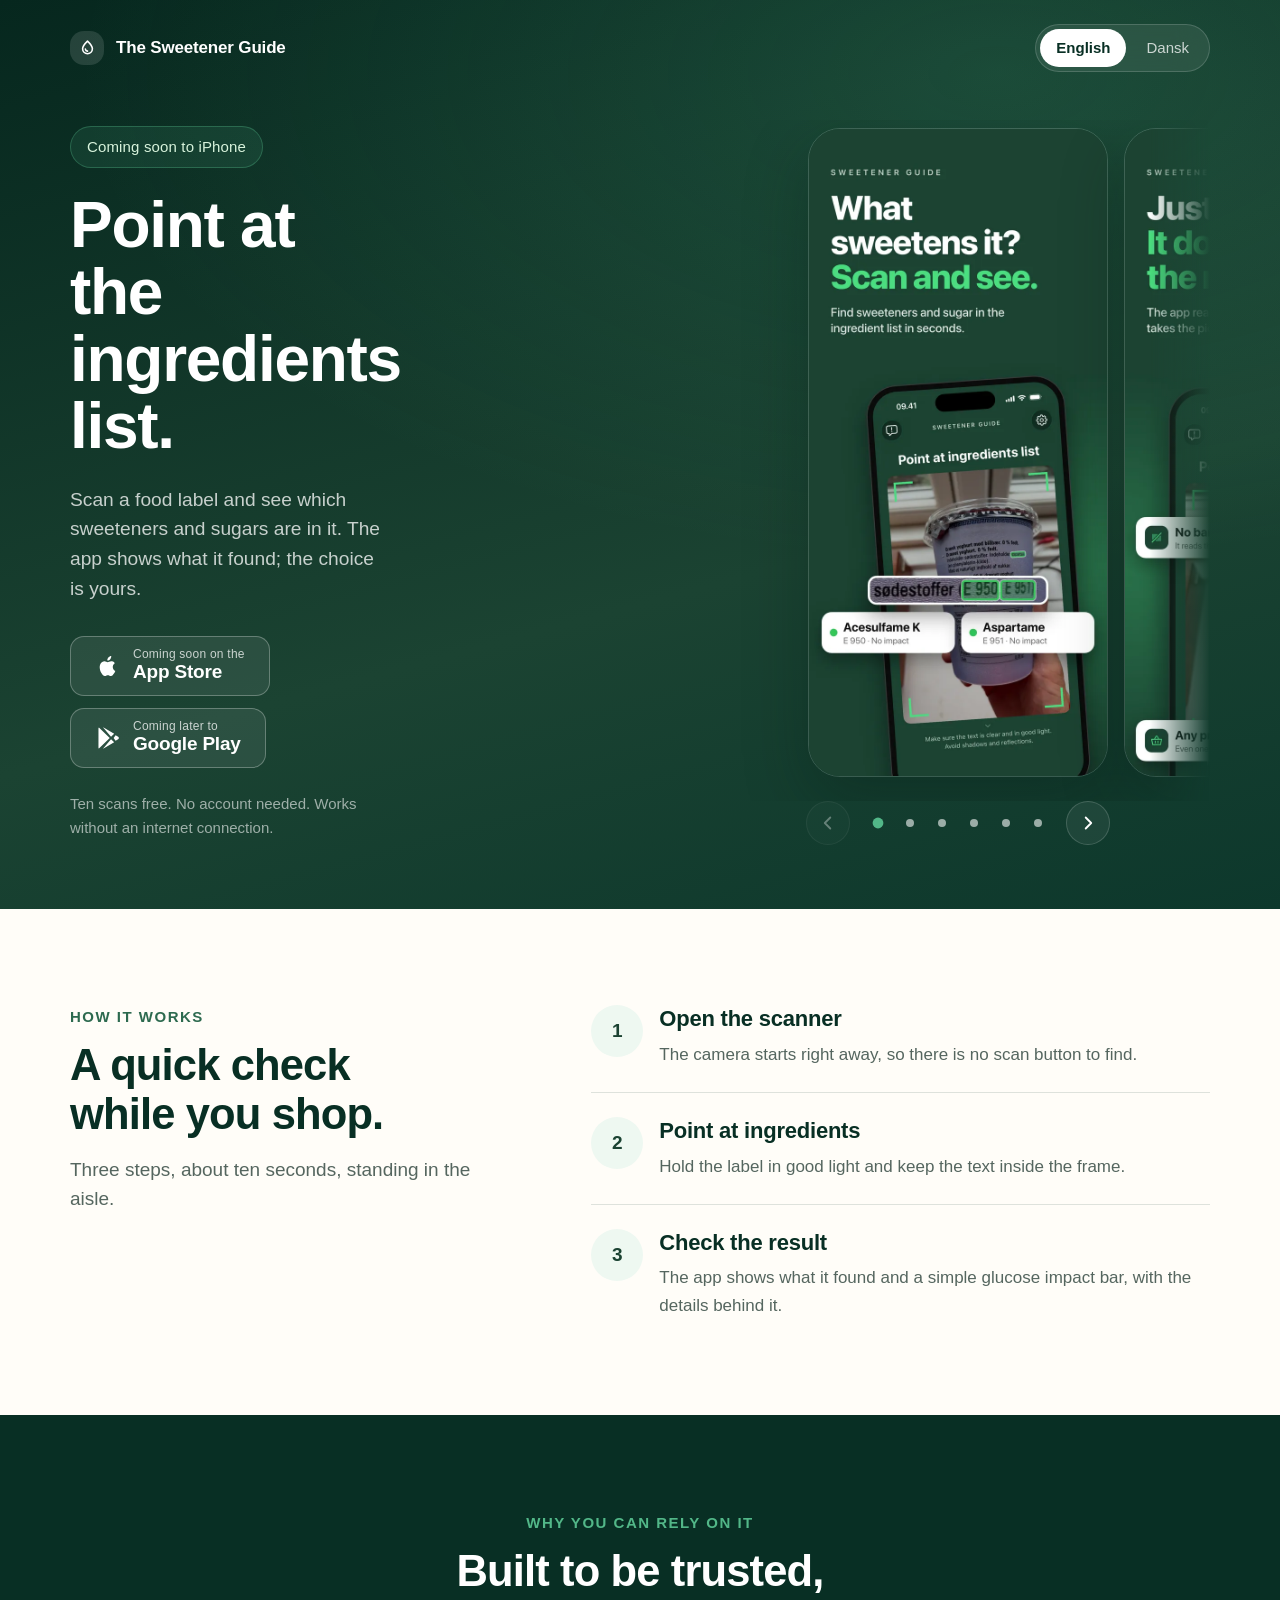
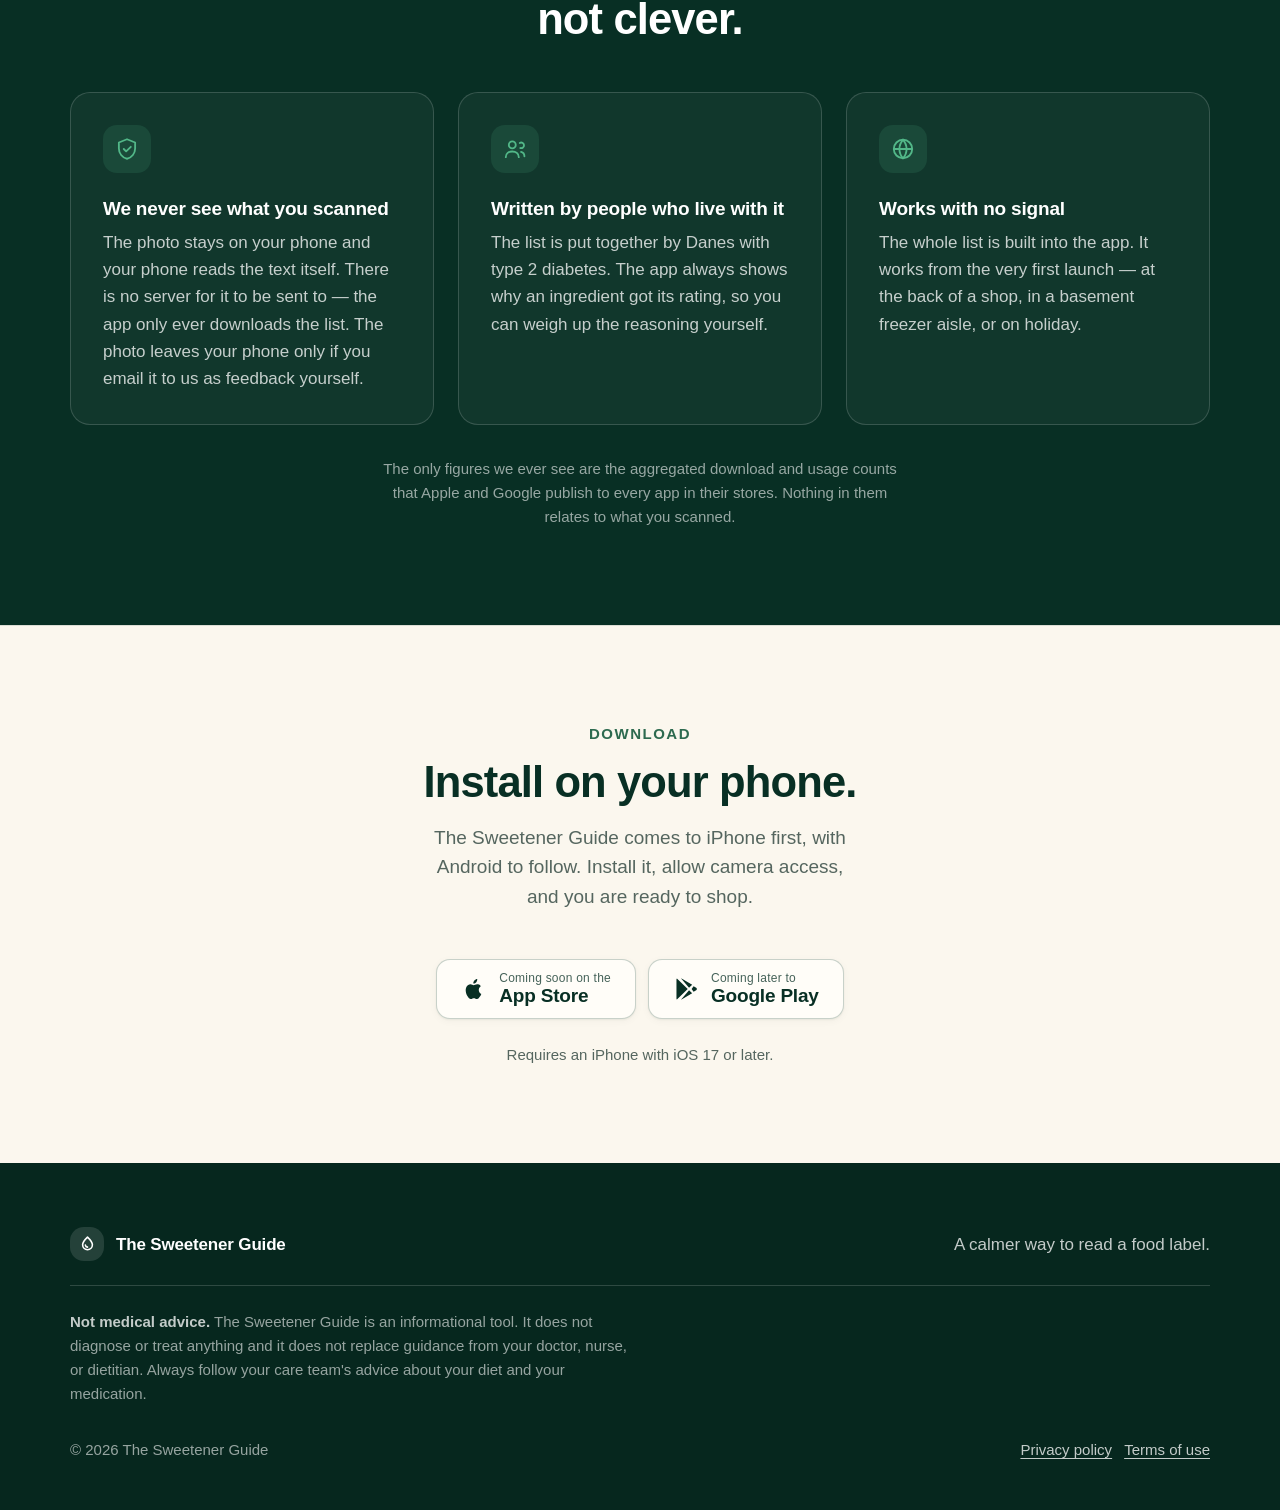
==== commit dc9d98b7: "Show the App Store frames and correct what the page claims The hand-drawn phone in the hero is repla" ====
--- a/index.html
+++ b/index.html
@@ -6,9 +6,30 @@
     <title>The Sweetener Guide</title>
     <meta
       name="description"
-      content="The Sweetener Guide helps you check food labels for sweeteners that may affect blood sugar."
+      content="The Sweetener Guide finds the sweeteners and sugars in a food label's ingredient list, so you can decide for yourself."
     >
     <meta name="theme-color" content="#1b4332">
+    <link rel="canonical" href="https://sødeguiden.dk/">
+    <meta property="og:type" content="website">
+    <meta property="og:site_name" content="The Sweetener Guide">
+    <meta property="og:url" content="https://sødeguiden.dk/">
+    <meta property="og:title" content="The Sweetener Guide">
+    <meta
+      property="og:description"
+      content="The Sweetener Guide finds the sweeteners and sugars in a food label's ingredient list, so you can decide for yourself."
+    >
+    <meta property="og:image" content="https://sødeguiden.dk/og-image.jpg">
+    <meta property="og:image:width" content="1200">
+    <meta property="og:image:height" content="630">
+    <meta property="og:locale" content="en_US">
+    <meta property="og:locale:alternate" content="da_DK">
+    <meta name="twitter:card" content="summary_large_image">
+    <meta name="twitter:title" content="The Sweetener Guide">
+    <meta
+      name="twitter:description"
+      content="The Sweetener Guide finds the sweeteners and sugars in a food label's ingredient list, so you can decide for yourself."
+    >
+    <meta name="twitter:image" content="https://sødeguiden.dk/og-image.jpg">
     <link rel="stylesheet" href="styles.css">
   </head>
   <body>
@@ -41,11 +62,11 @@
       <section class="hero" aria-labelledby="page-title">
         <div class="hero-inner">
           <div class="hero-copy">
-            <p class="status-badge" data-i18n="statusBadge">Coming soon to iOS and Android</p>
+            <p class="status-badge" data-i18n="statusBadge">Coming soon to iPhone</p>
             <h1 id="page-title" data-i18n="heroTitle">Point at the ingredients list.</h1>
             <p class="lede" data-i18n="heroText">
-              Scan a food label and see whether the ingredients include sweeteners
-              that may affect blood sugar.
+              Scan a food label and see which sweeteners and sugars are in it. The
+              app shows what it found; the choice is yours.
             </p>
 
             <div class="store-buttons" aria-label="Download options" data-i18n-aria="downloadOptions">
@@ -64,7 +85,7 @@
                   <path fill="currentColor" d="M3.6 2.3a1 1 0 0 0-.4.8v17.8a1 1 0 0 0 .4.8l10-9.7-10-9.7Zm11.2 8.5 2.9-2.8-9.8-5.6a1 1 0 0 0-.4-.1l7.3 8.5Zm0 2.4-7.3 8.5c.1 0 .3 0 .4-.1l9.8-5.6-2.9-2.8Zm4.2-3.7L17.2 12l1.8 2.5 2.4-1.4a1.3 1.3 0 0 0 0-2.2l-2.4-1.4Z"/>
                 </svg>
                 <span class="store-text">
-                  <small data-i18n="storePrefix">Coming soon on the</small>
+                  <small data-i18n="storePrefixLater">Coming later to</small>
                   <strong data-i18n="storeGoogle">Google Play</strong>
                 </span>
               </a>
@@ -75,57 +96,32 @@
             </p>
           </div>
 
-          <div class="phone-stage" aria-label="App preview" data-i18n-aria="appPreview">
-            <div class="phone-mock" aria-hidden="true">
-              <div class="mock-status">
-                <span>9:41</span>
-                <span class="status-icons"></span>
+          <!-- The App Store frames, rendered by scripts/app-store-frames.py --web in the app
+               repository. script.js swaps the language folder and drives the controls. -->
+          <div class="gallery" role="group" aria-label="App preview" data-i18n-aria="appPreview">
+            <div class="gallery-track" tabindex="0">
+              <img class="gallery-frame" data-frame="1" src="frames/en/1.webp" width="660" height="1434" alt="" data-i18n-alt="frameAlt1">
+              <img class="gallery-frame" data-frame="2" src="frames/en/2.webp" width="660" height="1434" loading="lazy" alt="" data-i18n-alt="frameAlt2">
+              <img class="gallery-frame" data-frame="3" src="frames/en/3.webp" width="660" height="1434" loading="lazy" alt="" data-i18n-alt="frameAlt3">
+              <img class="gallery-frame" data-frame="4" src="frames/en/4.webp" width="660" height="1434" loading="lazy" alt="" data-i18n-alt="frameAlt4">
+              <img class="gallery-frame" data-frame="5" src="frames/en/5.webp" width="660" height="1434" loading="lazy" alt="" data-i18n-alt="frameAlt5">
+              <img class="gallery-frame" data-frame="6" src="frames/en/6.webp" width="660" height="1434" loading="lazy" alt="" data-i18n-alt="frameAlt6">
+            </div>
+            <div class="gallery-controls">
+              <button class="gallery-arrow" type="button" data-gallery-step="-1" aria-label="Previous" data-i18n-aria="galleryPrevious">
+                <svg viewBox="0 0 24 24" fill="none" aria-hidden="true"><path d="m14.5 6-6 6 6 6" stroke="currentColor" stroke-width="2" stroke-linecap="round" stroke-linejoin="round"/></svg>
+              </button>
+              <div class="gallery-dots">
+                <button class="gallery-dot" type="button" data-gallery-dot="0" aria-label="1"></button>
+                <button class="gallery-dot" type="button" data-gallery-dot="1" aria-label="2"></button>
+                <button class="gallery-dot" type="button" data-gallery-dot="2" aria-label="3"></button>
+                <button class="gallery-dot" type="button" data-gallery-dot="3" aria-label="4"></button>
+                <button class="gallery-dot" type="button" data-gallery-dot="4" aria-label="5"></button>
+                <button class="gallery-dot" type="button" data-gallery-dot="5" aria-label="6"></button>
               </div>
-              <p class="mock-brand" data-i18n="mockBrand">The Sweetener Guide</p>
-              <p class="mock-title" data-i18n="mockTitle">Point at ingredients list</p>
-
-              <div class="mock-camera">
-                <span class="corner top-left"></span>
-                <span class="corner top-right"></span>
-                <span class="corner bottom-left"></span>
-                <span class="corner bottom-right"></span>
-                <div class="label-card">
-                  <p data-i18n="mockLabelTitle">Ingredients</p>
-                  <span>Water</span>
-                  <span data-i18n="mockLabelLineOne">Oats</span>
-                  <span data-i18n="mockLabelLineTwo">Salt</span>
-                  <span data-i18n="mockLabelLineThree">Natural flavor</span>
-                  <span data-i18n="mockLabelLineFour">Sweetener</span>
-                </div>
-                <div class="status-pill">
-                  <span class="dot"></span>
-                  <span data-i18n="mockStatus">Scanning ingredients list...</span>
-                </div>
-              </div>
-
-              <div class="mock-result">
-                <div class="grabber"></div>
-                <div class="result-topline">
-                  <span class="checkmark" aria-hidden="true">
-                    <svg viewBox="0 0 24 24" fill="none">
-                      <path d="m5 12.5 4.5 4.5L19 7.5" stroke="currentColor" stroke-width="2.6" stroke-linecap="round" stroke-linejoin="round"/>
-                    </svg>
-                  </span>
-                  <div>
-                    <h2 data-i18n="mockVerdict">Great choice</h2>
-                    <p data-i18n="mockVerdictText">
-                      This product is unlikely to cause a large blood sugar spike.
-                    </p>
-                  </div>
-                </div>
-                <p class="impact-label" data-i18n="mockImpact">Glucose impact</p>
-                <div class="impact-bar"><span></span></div>
-                <div class="impact-caption">
-                  <span data-i18n="mockHigh">High</span>
-                  <span data-i18n="mockModerate">Moderate</span>
-                  <span data-i18n="mockLow">Low</span>
-                </div>
-              </div>
+              <button class="gallery-arrow" type="button" data-gallery-step="1" aria-label="Next" data-i18n-aria="galleryNext">
+                <svg viewBox="0 0 24 24" fill="none" aria-hidden="true"><path d="m9.5 6 6 6-6 6" stroke="currentColor" stroke-width="2" stroke-linecap="round" stroke-linejoin="round"/></svg>
+              </button>
             </div>
           </div>
         </div>
@@ -164,7 +160,8 @@
               <div>
                 <h3 data-i18n="stepThreeTitle">Check the result</h3>
                 <p data-i18n="stepThreeText">
-                  The app shows a simple glucose impact bar with more detail available.
+                  The app shows what it found and a simple glucose impact bar, with the
+                  details behind it.
                 </p>
               </div>
             </li>
@@ -191,7 +188,8 @@
               <p data-i18n="trustOneText">
                 The photo stays on your phone and your phone reads the text
                 itself. There is no server for it to be sent to — the app only
-                ever downloads the list, and never uploads anything.
+                ever downloads the list. The photo leaves your phone only if you
+                email it to us as feedback yourself.
               </p>
             </article>
 
@@ -241,9 +239,8 @@
             <p class="section-kicker" data-i18n="downloadKicker">Download</p>
             <h2 id="download-title" data-i18n="downloadTitle">Install on your phone.</h2>
             <p class="section-lede" data-i18n="downloadText">
-              The Sweetener Guide launches on both iPhone and Android at the
-              same time. Install it, allow camera access, and you are ready to
-              shop.
+              The Sweetener Guide comes to iPhone first, with Android to follow.
+              Install it, allow camera access, and you are ready to shop.
             </p>
           </div>
 
@@ -263,14 +260,14 @@
                 <path fill="currentColor" d="M3.6 2.3a1 1 0 0 0-.4.8v17.8a1 1 0 0 0 .4.8l10-9.7-10-9.7Zm11.2 8.5 2.9-2.8-9.8-5.6a1 1 0 0 0-.4-.1l7.3 8.5Zm0 2.4-7.3 8.5c.1 0 .3 0 .4-.1l9.8-5.6-2.9-2.8Zm4.2-3.7L17.2 12l1.8 2.5 2.4-1.4a1.3 1.3 0 0 0 0-2.2l-2.4-1.4Z"/>
               </svg>
               <span class="store-text">
-                <small data-i18n="storePrefix">Coming soon on the</small>
+                <small data-i18n="storePrefixLater">Coming later to</small>
                 <strong data-i18n="storeGoogle">Google Play</strong>
               </span>
             </a>
           </div>
 
           <p class="requirements" data-i18n="requirements">
-            Requires iOS 16 or later, or Android 10 or later, and a working camera.
+            Requires an iPhone with iOS 17 or later.
           </p>
         </div>
       </section>
--- a/styles.css
+++ b/styles.css
@@ -25,11 +25,6 @@
   --on-dark-muted: rgba(255, 255, 255, 0.76);
   --on-dark-faint: rgba(255, 255, 255, 0.58);
 
-  /* Semantic — used by the impact scale, kept in one place. */
-  --impact-high: #c62f2f;
-  --impact-mid: #d9a516;
-  --impact-low: #0b7a5b;
-
   /* Lines & surfaces */
   --line: rgba(27, 67, 50, 0.14);
   --line-strong: rgba(27, 67, 50, 0.24);
@@ -459,263 +454,107 @@
 }
 
 /* ==========================================================================
-   Phone mock
-   ========================================================================== */
-
-.phone-stage {
+   Gallery — the App Store frames, one at a time, with their neighbours
+   peeking in at the sides
+   ========================================================================== */
+
+.gallery {
+  --frame-w: 300px;
+  min-width: 0;
+}
+
+/* Positioned, so the frames' offsetLeft — which script.js scrolls by — is measured
+   from the track itself. */
+.gallery-track {
+  position: relative;
   display: flex;
+  gap: var(--s-4);
+  padding: var(--s-2) calc(50% - var(--frame-w) / 2) var(--s-5);
+  overflow-x: auto;
+  scroll-snap-type: x mandatory;
+  scroll-behavior: smooth;
+  scrollbar-width: none;
+  -webkit-mask-image: linear-gradient(90deg, transparent, #000 12%, #000 88%, transparent);
+  mask-image: linear-gradient(90deg, transparent, #000 12%, #000 88%, transparent);
+}
+
+.gallery-track::-webkit-scrollbar {
+  display: none;
+}
+
+.gallery-frame {
+  flex: 0 0 var(--frame-w);
+  width: var(--frame-w);
+  height: auto;
+  border: 1px solid var(--line-dark);
+  border-radius: var(--r-xl);
+  box-shadow: var(--shadow-lg);
+  scroll-snap-align: center;
+}
+
+.gallery-controls {
+  display: flex;
+  align-items: center;
   justify-content: center;
-}
-
-.phone-mock {
+  gap: var(--s-4);
+}
+
+.gallery-arrow {
+  display: inline-flex;
+  width: 44px;
+  height: 44px;
+  align-items: center;
+  justify-content: center;
+  color: var(--on-dark);
+  border: 1px solid var(--line-dark);
+  border-radius: 50%;
+  background: rgba(255, 255, 255, 0.06);
+  cursor: pointer;
+  transition: background 0.2s ease;
+}
+
+.gallery-arrow:hover {
+  background: rgba(255, 255, 255, 0.14);
+}
+
+.gallery-arrow:disabled {
+  opacity: 0.35;
+  cursor: default;
+}
+
+.gallery-arrow svg {
+  width: 22px;
+  height: 22px;
+}
+
+.gallery-dots {
+  display: flex;
+  gap: var(--s-2);
+}
+
+/* A 24px target around an 8px dot. */
+.gallery-dot {
   position: relative;
-  width: min(370px, 100%);
-  min-height: 720px;
-  padding: var(--s-5) var(--s-4) 0;
-  border: 1px solid rgba(255, 255, 255, 0.2);
-  border-radius: var(--r-2xl);
-  color: var(--on-dark);
-  background:
-    radial-gradient(circle at 22% 18%, rgba(82, 183, 136, 0.26), transparent 32%),
-    linear-gradient(180deg, #063526, #00503d 48%, #063526);
-  box-shadow: var(--shadow-lg);
-  overflow: hidden;
-}
-
-.mock-status {
-  display: flex;
-  align-items: center;
-  justify-content: space-between;
-  margin-bottom: var(--s-6);
-  padding: 0 var(--s-2);
-  font-size: var(--text-sm);
-  font-weight: 600;
-}
-
-.status-icons {
-  width: 62px;
-  height: 12px;
-  border-radius: var(--r-full);
-  background:
-    linear-gradient(90deg, white 0 12px, transparent 12px 17px, white 17px 29px, transparent 29px 35px, white 35px 47px, transparent 47px),
-    linear-gradient(90deg, transparent 0 50px, white 50px 62px);
-  opacity: 0.9;
-}
-
-.mock-brand {
-  margin-bottom: var(--s-4);
-  color: var(--on-dark-muted);
-  font-size: 0.8125rem;
-  font-weight: 600;
-  letter-spacing: 0.1em;
-  text-align: center;
-  text-transform: uppercase;
-}
-
-.mock-title {
-  margin-bottom: var(--s-5);
-  color: var(--on-dark);
-  font-size: 1.75rem;
-  font-weight: 700;
-  line-height: 1.15;
-  letter-spacing: -0.02em;
-  text-align: center;
-}
-
-.mock-camera {
-  position: relative;
-  height: 400px;
-  border: 2px solid rgba(255, 255, 255, 0.8);
-  border-radius: var(--r-lg);
-  background:
-    linear-gradient(116deg, rgba(101, 134, 84, 0.5), transparent 38%),
-    linear-gradient(22deg, #91745a, #ddcfb4 52%, #8c765f);
-  overflow: hidden;
-}
-
-.corner {
-  position: absolute;
-  width: 30px;
-  height: 30px;
-  border-color: var(--on-dark);
-  border-style: solid;
-  z-index: 2;
-}
-
-.top-left {
-  top: var(--s-4);
-  left: var(--s-4);
-  border-width: 4px 0 0 4px;
-  border-radius: var(--r-sm) 0 0;
-}
-
-.top-right {
-  top: var(--s-4);
-  right: var(--s-4);
-  border-width: 4px 4px 0 0;
-  border-radius: 0 var(--r-sm) 0 0;
-}
-
-.bottom-left {
-  bottom: var(--s-4);
-  left: var(--s-4);
-  border-width: 0 0 4px 4px;
-  border-radius: 0 0 0 var(--r-sm);
-}
-
-.bottom-right {
-  right: var(--s-4);
-  bottom: var(--s-4);
-  border-width: 0 4px 4px 0;
-  border-radius: 0 0 var(--r-sm);
-}
-
-.label-card {
-  position: absolute;
-  top: 80px;
-  right: -18px;
-  width: 240px;
-  padding: var(--s-5) var(--s-5) var(--s-6);
-  color: var(--ink);
-  border-radius: var(--r-sm);
-  background: rgba(255, 253, 248, 0.94);
-  box-shadow: 0 var(--s-4) var(--s-6) rgba(61, 42, 25, 0.2);
-  transform: rotate(7deg);
-}
-
-.label-card p {
-  margin-bottom: var(--s-3);
-  font-size: var(--text-xl);
-  font-weight: 700;
-  line-height: 1;
-  letter-spacing: -0.01em;
-}
-
-.label-card span {
-  display: block;
-  padding: var(--s-2) 0;
-  border-top: 1px solid rgba(22, 37, 31, 0.2);
-  font-size: var(--text-base);
-  font-weight: 500;
-}
-
-.status-pill {
-  position: absolute;
-  left: 50%;
-  bottom: var(--s-5);
-  display: inline-flex;
-  align-items: center;
-  gap: var(--s-2);
-  min-height: 44px;
-  max-width: calc(100% - var(--s-6));
-  padding: 0 var(--s-4);
-  color: var(--on-dark);
-  border-radius: var(--r-full);
-  background: rgba(13, 56, 44, 0.92);
-  font-size: var(--text-sm);
-  transform: translateX(-50%);
-  white-space: nowrap;
-}
-
-.dot {
-  width: 9px;
-  height: 9px;
-  flex: 0 0 auto;
-  border-radius: 50%;
-  background: var(--green-300);
-}
-
-.mock-result {
-  position: absolute;
-  right: 0;
-  bottom: 0;
-  left: 0;
-  padding: var(--s-3) var(--s-5) var(--s-5);
-  color: var(--ink);
-  border-radius: var(--r-xl) var(--r-xl) 0 0;
-  background: rgba(255, 253, 248, 0.98);
-}
-
-.grabber {
-  width: 40px;
-  height: 4px;
-  margin: 0 auto var(--s-5);
-  border-radius: var(--r-full);
-  background: rgba(22, 37, 31, 0.16);
-}
-
-.result-topline {
-  display: grid;
-  grid-template-columns: 56px 1fr;
-  gap: var(--s-4);
-  align-items: center;
-  margin-bottom: var(--s-5);
-}
-
-.checkmark {
-  display: inline-flex;
-  width: 56px;
-  height: 56px;
-  align-items: center;
-  justify-content: center;
-  color: var(--impact-low);
-  border-radius: 50%;
-  background: var(--mint-100);
-}
-
-.checkmark svg {
-  width: 28px;
-  height: 28px;
-}
-
-.result-topline h2 {
-  margin-bottom: var(--s-1);
-  color: var(--green-700);
-  font-size: 1.5rem;
-  line-height: 1.1;
-}
-
-.result-topline p {
-  margin-bottom: 0;
-  color: var(--muted);
-  font-size: var(--text-sm);
-  line-height: 1.4;
-}
-
-.impact-label {
-  margin-bottom: var(--s-2);
-  color: var(--green-700);
-  font-size: var(--text-sm);
-  font-weight: 600;
-}
-
-.impact-bar {
-  position: relative;
-  height: 8px;
-  border-radius: var(--r-full);
-  background: linear-gradient(90deg, var(--impact-high), var(--impact-mid) 48%, var(--impact-low));
-}
-
-.impact-bar span {
-  position: absolute;
-  top: 50%;
-  right: 16%;
   width: 24px;
   height: 24px;
-  border: 5px solid var(--paper);
+  padding: 0;
+  border: 0;
+  background: none;
+  cursor: pointer;
+}
+
+.gallery-dot::after {
+  content: "";
+  position: absolute;
+  inset: 8px;
   border-radius: 50%;
-  background: var(--impact-low);
-  box-shadow: var(--shadow-sm);
-  transform: translateY(-50%);
-}
-
-.impact-caption {
-  display: flex;
-  justify-content: space-between;
-  margin-top: var(--s-3);
-  color: var(--muted);
-  font-size: 0.8125rem;
-  font-weight: 500;
+  background: var(--on-dark-faint);
+  transition: background 0.2s ease, transform 0.2s ease;
+}
+
+.gallery-dot.is-active::after {
+  background: var(--green-300);
+  transform: scale(1.35);
 }
 
 /* ==========================================================================
@@ -1078,18 +917,8 @@
     padding: var(--s-7) var(--s-5);
   }
 
-  .phone-mock {
-    min-height: 660px;
-    border-radius: var(--r-xl);
-  }
-
-  .mock-camera {
-    height: 360px;
-  }
-
-  .label-card {
-    right: -32px;
-    width: 226px;
+  .gallery {
+    --frame-w: 260px;
   }
 
   .footer-top {
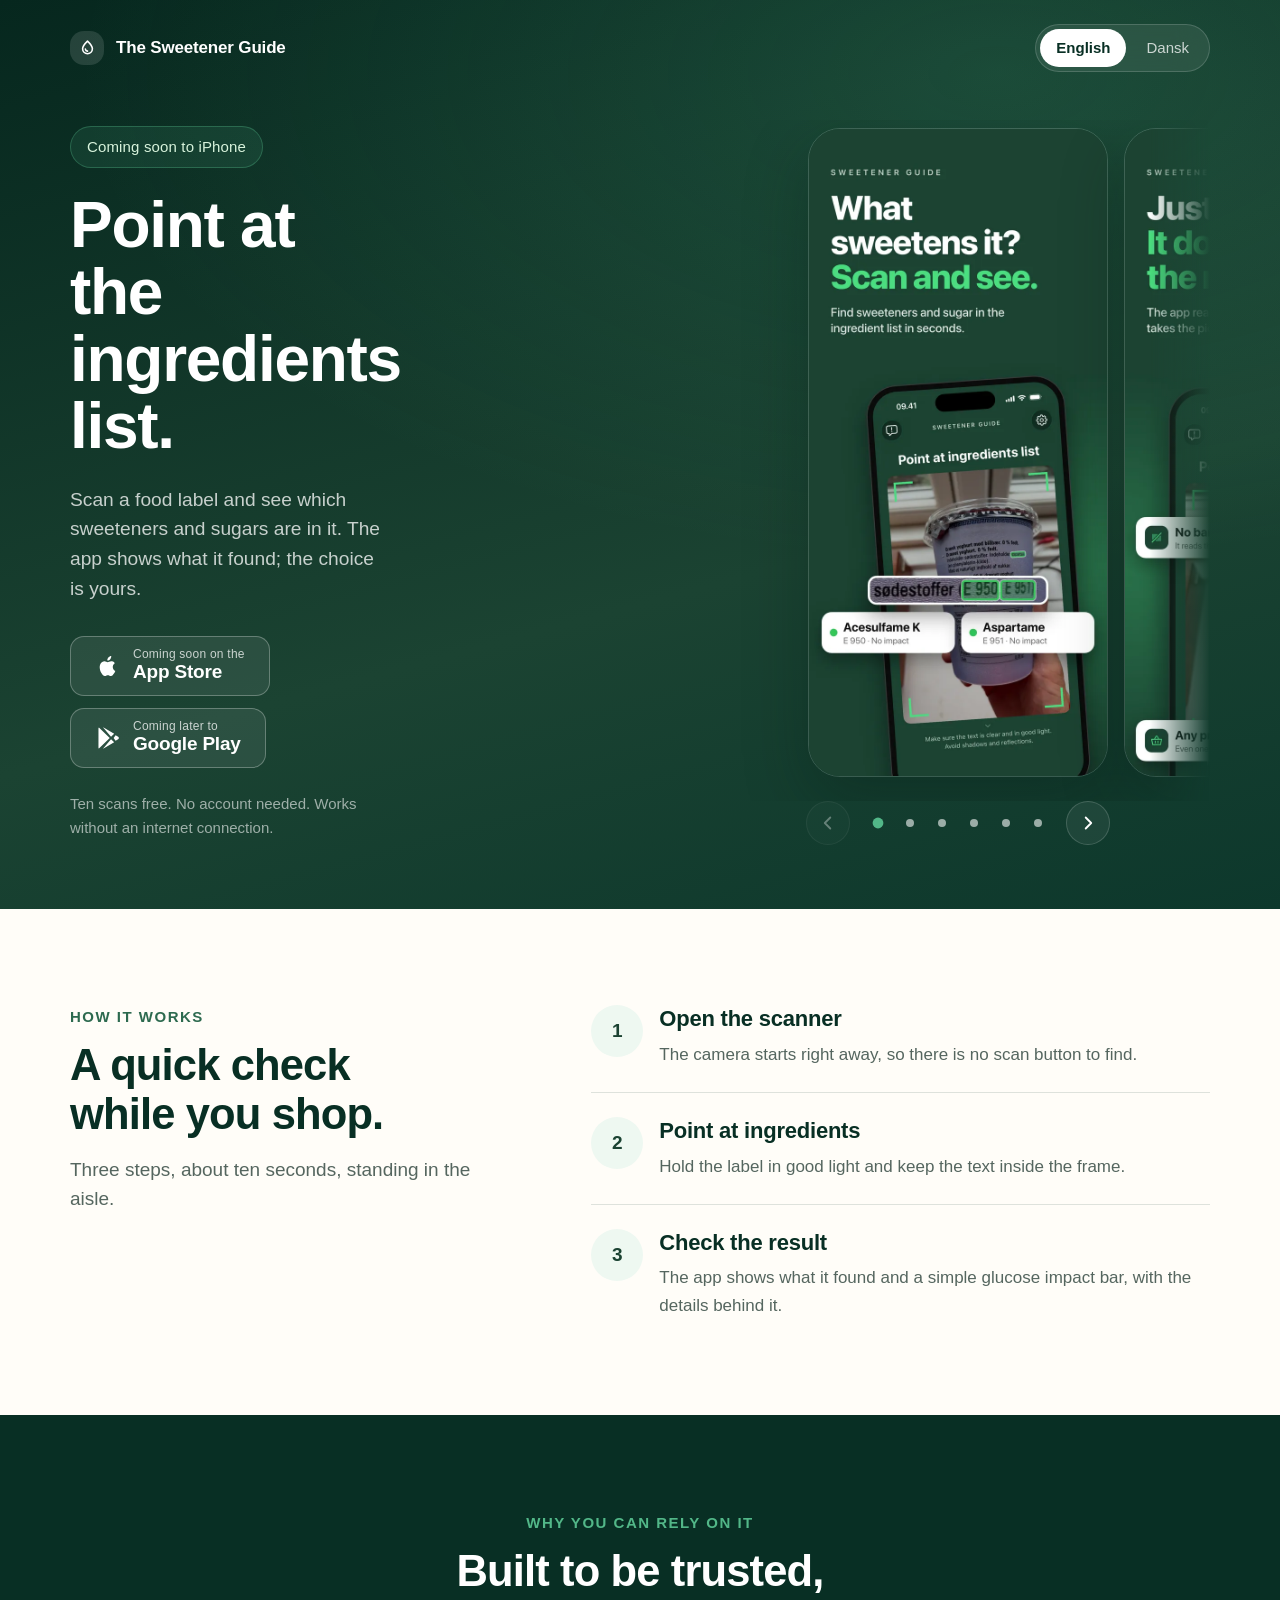
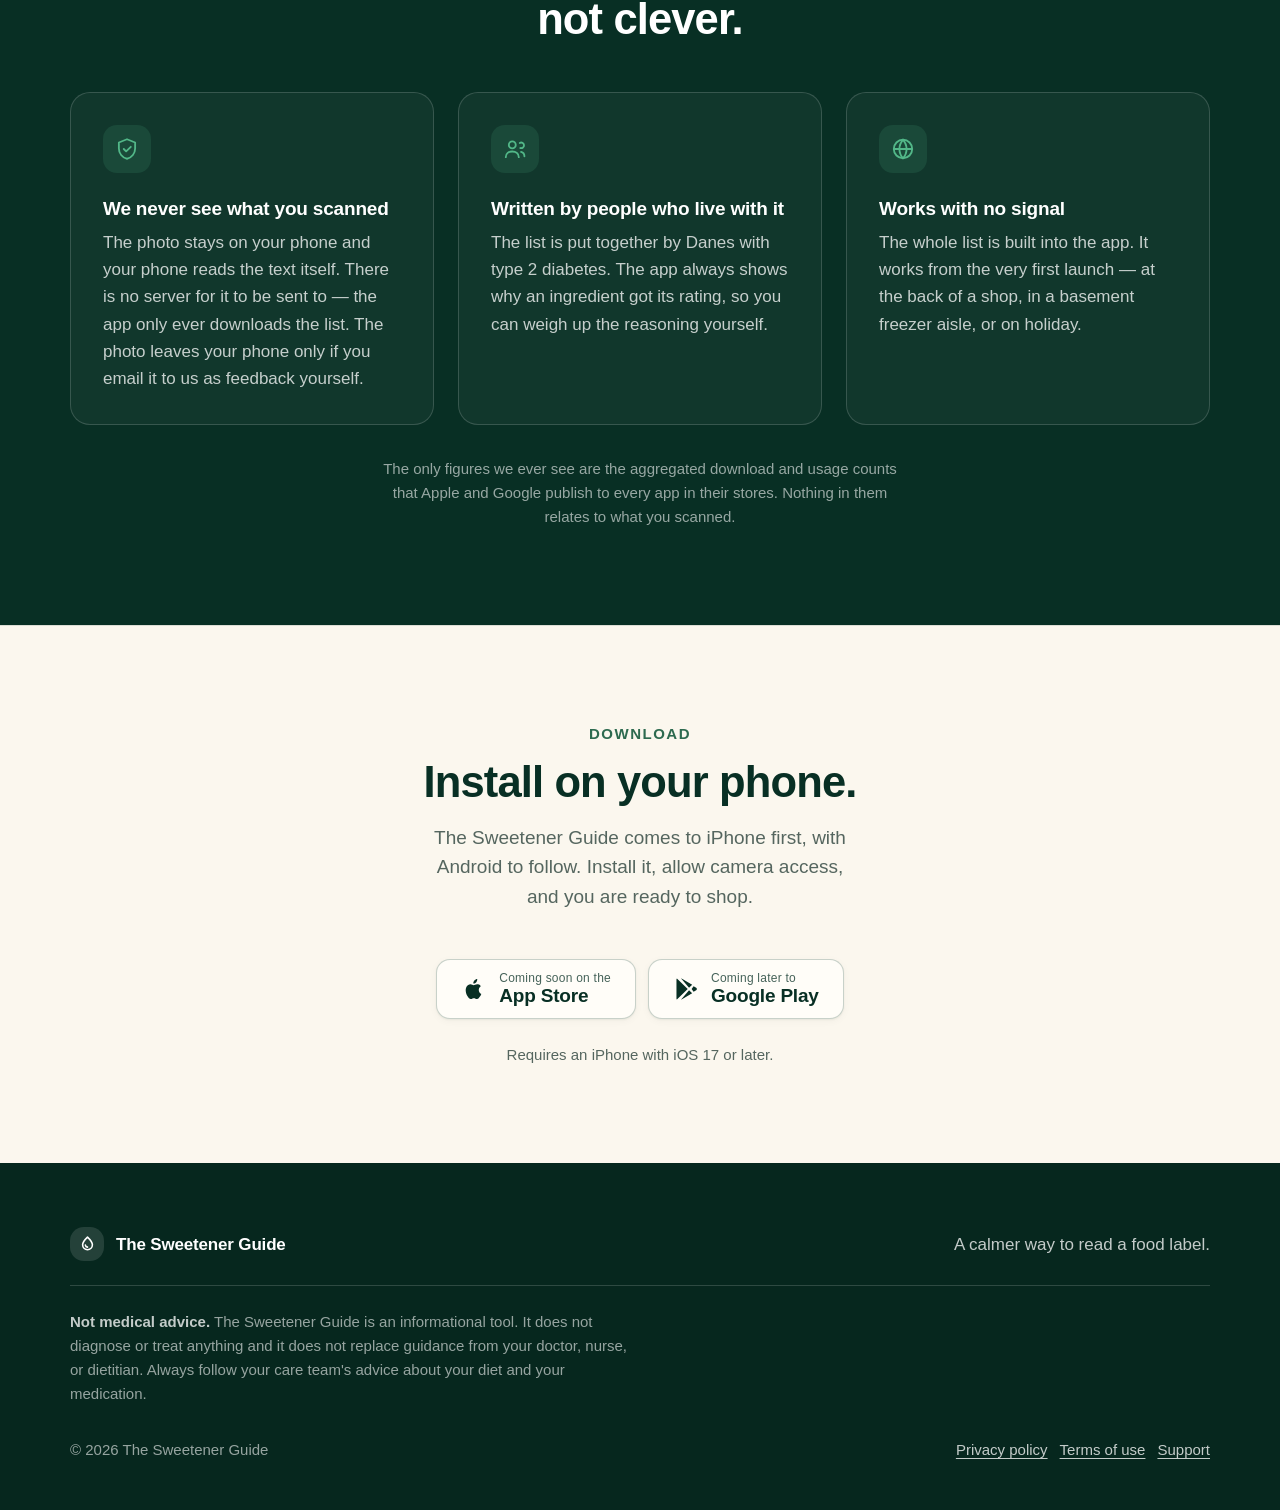
==== commit f63c4d91: "Add a support page and link it from every footer App Review rejected the iOS app under 1.5 because t" ====
--- a/index.html
+++ b/index.html
@@ -311,6 +311,9 @@
             <a class="footer-link" href="terms.html" data-i18n="termsLink">
               Terms of use
             </a>
+            <a class="footer-link" href="support.html" data-i18n="supportLink">
+              Support
+            </a>
           </div>
         </div>
       </div>
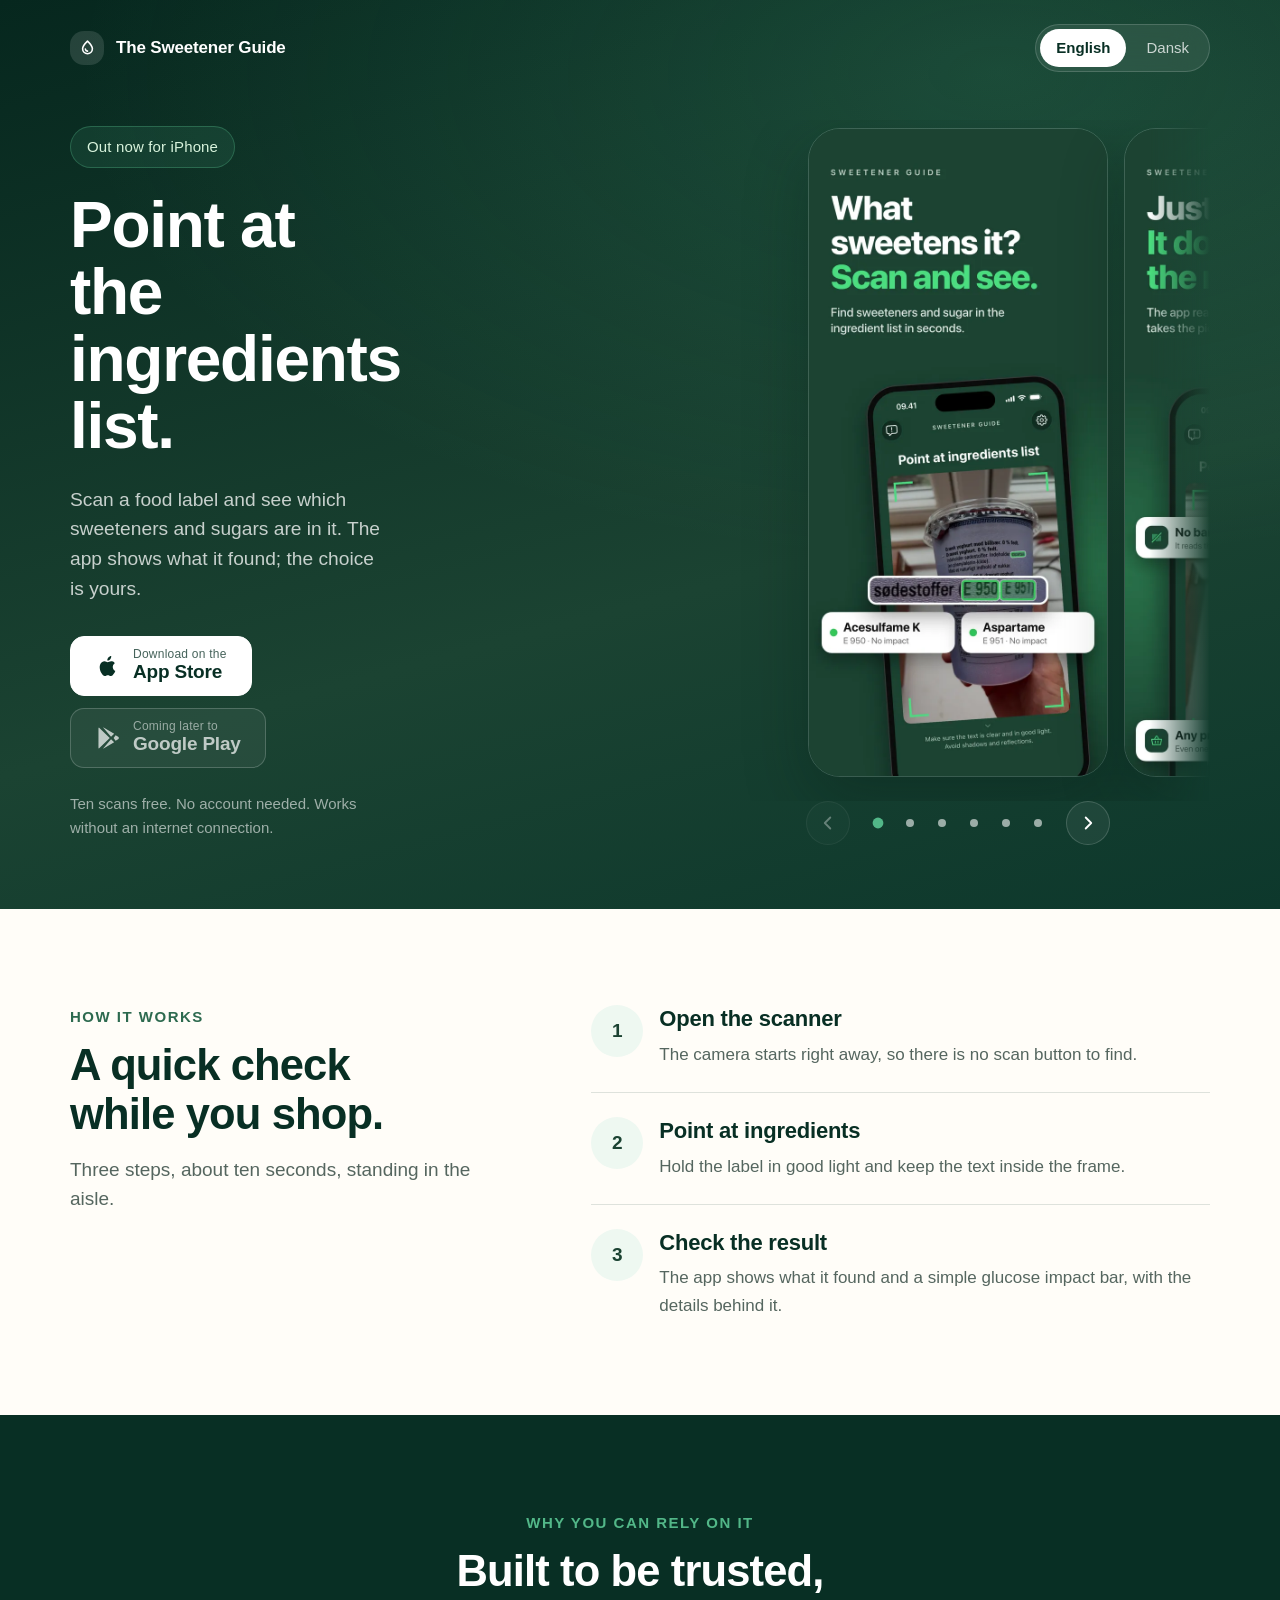
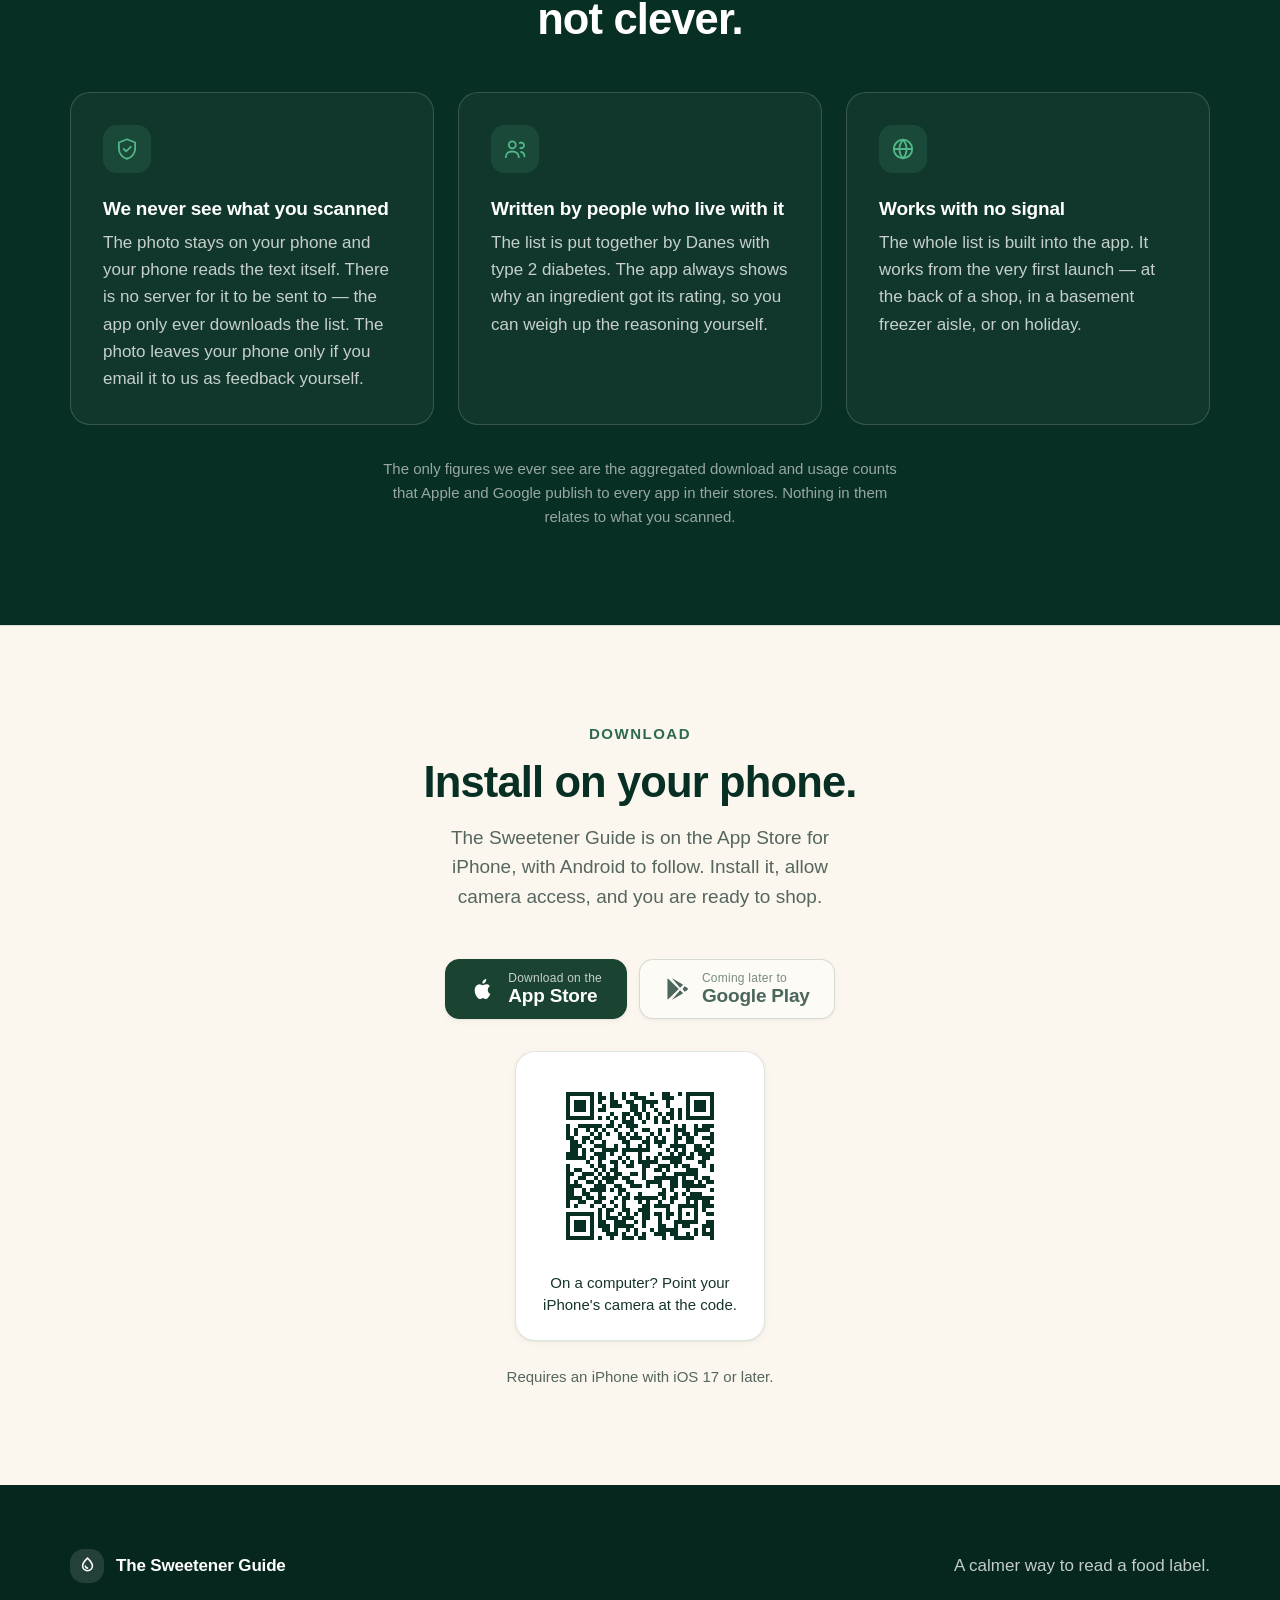
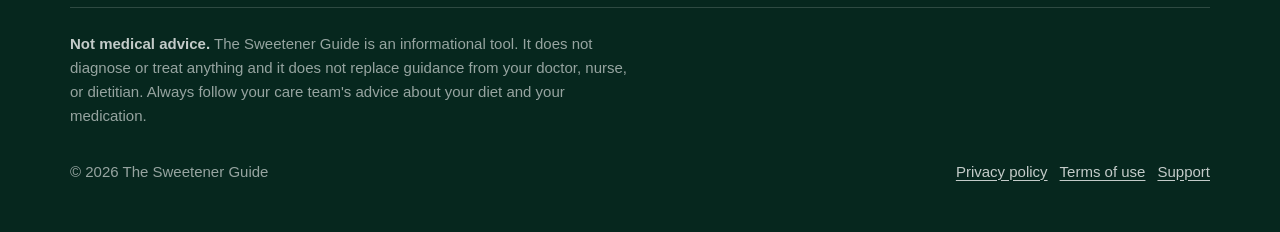
==== commit d883be46: "Link the App Store and add a QR code for it The app is on the App Store, so the page stops saying "c" ====
--- a/index.html
+++ b/index.html
@@ -62,7 +62,7 @@
       <section class="hero" aria-labelledby="page-title">
         <div class="hero-inner">
           <div class="hero-copy">
-            <p class="status-badge" data-i18n="statusBadge">Coming soon to iPhone</p>
+            <p class="status-badge" data-i18n="statusBadge">Out now for iPhone</p>
             <h1 id="page-title" data-i18n="heroTitle">Point at the ingredients list.</h1>
             <p class="lede" data-i18n="heroText">
               Scan a food label and see which sweeteners and sugars are in it. The
@@ -70,12 +70,12 @@
             </p>
 
             <div class="store-buttons" aria-label="Download options" data-i18n-aria="downloadOptions">
-              <a class="store-button is-pending" aria-disabled="true" href="#download">
+              <a class="store-button is-live" href="https://apps.apple.com/app/apple-store/id6795543234?pt=126789986&amp;ct=website&amp;mt=8">
                 <svg class="store-logo" viewBox="0 0 24 24" aria-hidden="true">
                   <path fill="currentColor" d="M16.4 12.7c0-2.2 1.8-3.3 1.9-3.3-1-1.5-2.6-1.7-3.2-1.7-1.4-.1-2.7.8-3.4.8-.7 0-1.8-.8-2.9-.8-1.5 0-2.9.9-3.7 2.2-1.6 2.7-.4 6.8 1.1 9 .8 1.1 1.6 2.3 2.8 2.3 1.1 0 1.5-.7 2.9-.7 1.3 0 1.7.7 2.9.7 1.2 0 2-1.1 2.7-2.2.9-1.2 1.2-2.5 1.2-2.5s-2.3-.9-2.3-3.8Zm-2.3-7c.6-.8 1-1.8.9-2.9-.9 0-2 .6-2.7 1.4-.6.7-1.1 1.8-.9 2.8 1 .1 2-.5 2.7-1.3Z"/>
                 </svg>
                 <span class="store-text">
-                  <small data-i18n="storePrefix">Coming soon on the</small>
+                  <small data-i18n="storePrefix">Download on the</small>
                   <strong data-i18n="storeApple">App Store</strong>
                 </span>
               </a>
@@ -239,18 +239,18 @@
             <p class="section-kicker" data-i18n="downloadKicker">Download</p>
             <h2 id="download-title" data-i18n="downloadTitle">Install on your phone.</h2>
             <p class="section-lede" data-i18n="downloadText">
-              The Sweetener Guide comes to iPhone first, with Android to follow.
-              Install it, allow camera access, and you are ready to shop.
+              The Sweetener Guide is on the App Store for iPhone, with Android
+              to follow. Install it, allow camera access, and you are ready to shop.
             </p>
           </div>
 
           <div class="store-buttons is-centered" aria-label="Download options" data-i18n-aria="downloadOptions">
-            <a class="store-button on-light is-pending" aria-disabled="true" href="#download">
+            <a class="store-button on-light is-live" href="https://apps.apple.com/app/apple-store/id6795543234?pt=126789986&amp;ct=website&amp;mt=8">
               <svg class="store-logo" viewBox="0 0 24 24" aria-hidden="true">
                 <path fill="currentColor" d="M16.4 12.7c0-2.2 1.8-3.3 1.9-3.3-1-1.5-2.6-1.7-3.2-1.7-1.4-.1-2.7.8-3.4.8-.7 0-1.8-.8-2.9-.8-1.5 0-2.9.9-3.7 2.2-1.6 2.7-.4 6.8 1.1 9 .8 1.1 1.6 2.3 2.8 2.3 1.1 0 1.5-.7 2.9-.7 1.3 0 1.7.7 2.9.7 1.2 0 2-1.1 2.7-2.2.9-1.2 1.2-2.5 1.2-2.5s-2.3-.9-2.3-3.8Zm-2.3-7c.6-.8 1-1.8.9-2.9-.9 0-2 .6-2.7 1.4-.6.7-1.1 1.8-.9 2.8 1 .1 2-.5 2.7-1.3Z"/>
               </svg>
               <span class="store-text">
-                <small data-i18n="storePrefix">Coming soon on the</small>
+                <small data-i18n="storePrefix">Download on the</small>
                 <strong data-i18n="storeApple">App Store</strong>
               </span>
             </a>
@@ -265,6 +265,15 @@
               </span>
             </a>
           </div>
+
+          <!-- For someone reading on a computer: the same App Store link, tagged
+               ct=website-qr. Hidden on a phone, where the button above does the job. -->
+          <figure class="qr-card">
+            <img class="qr-code" src="qr-app-store.svg" width="180" height="180" alt="" data-i18n-alt="qrAlt">
+            <figcaption data-i18n="qrCaption">
+              On a computer? Point your iPhone's camera at the code.
+            </figcaption>
+          </figure>
 
           <p class="requirements" data-i18n="requirements">
             Requires an iPhone with iOS 17 or later.
--- a/styles.css
+++ b/styles.css
@@ -410,10 +410,35 @@
   box-shadow: var(--shadow-md);
 }
 
-/* Pre-launch state. Removing `.is-pending` and setting a real href turns
-   these into live download buttons — no other change needed. */
+/* A store the app is on: the filled button, so it reads as the one to press. */
+.store-button.is-live {
+  color: var(--green-900);
+  border-color: var(--on-dark);
+  background: var(--on-dark);
+}
+
+.store-button.is-live:hover {
+  border-color: var(--mint-200);
+  background: var(--mint-200);
+  transform: translateY(-1px);
+}
+
+.store-button.on-light.is-live {
+  color: var(--on-dark);
+  border-color: var(--green-700);
+  background: var(--green-700);
+}
+
+.store-button.on-light.is-live:hover {
+  border-color: var(--green-600);
+  background: var(--green-600);
+}
+
+/* Pre-launch state. Swapping `.is-pending` for `.is-live` and setting a real
+   href turns one into a download button. */
 .store-button.is-pending {
   cursor: default;
+  opacity: 0.72;
 }
 
 .store-button.is-pending:hover {
@@ -444,6 +469,37 @@
   font-size: var(--text-lg);
   font-weight: 600;
   letter-spacing: -0.01em;
+}
+
+/* The QR code: white behind it and a quiet zone in the image itself, so a phone
+   camera reads it on any screen. */
+.qr-card {
+  display: flex;
+  flex-direction: column;
+  align-items: center;
+  gap: var(--s-4);
+  width: fit-content;
+  max-width: 100%;
+  margin: var(--s-6) auto 0;
+  padding: var(--s-5);
+  border: 1px solid var(--line);
+  border-radius: var(--r-lg);
+  background: #fff;
+  box-shadow: var(--shadow-sm);
+}
+
+.qr-code {
+  width: 180px;
+  height: 180px;
+  image-rendering: pixelated;
+}
+
+.qr-card figcaption {
+  max-width: 24ch;
+  color: var(--ink);
+  font-size: var(--text-sm);
+  line-height: 1.45;
+  text-align: center;
 }
 
 .requirements {
@@ -913,6 +969,10 @@
     width: 100%;
   }
 
+  .qr-card {
+    display: none;
+  }
+
   .band {
     padding: var(--s-7) var(--s-5);
   }
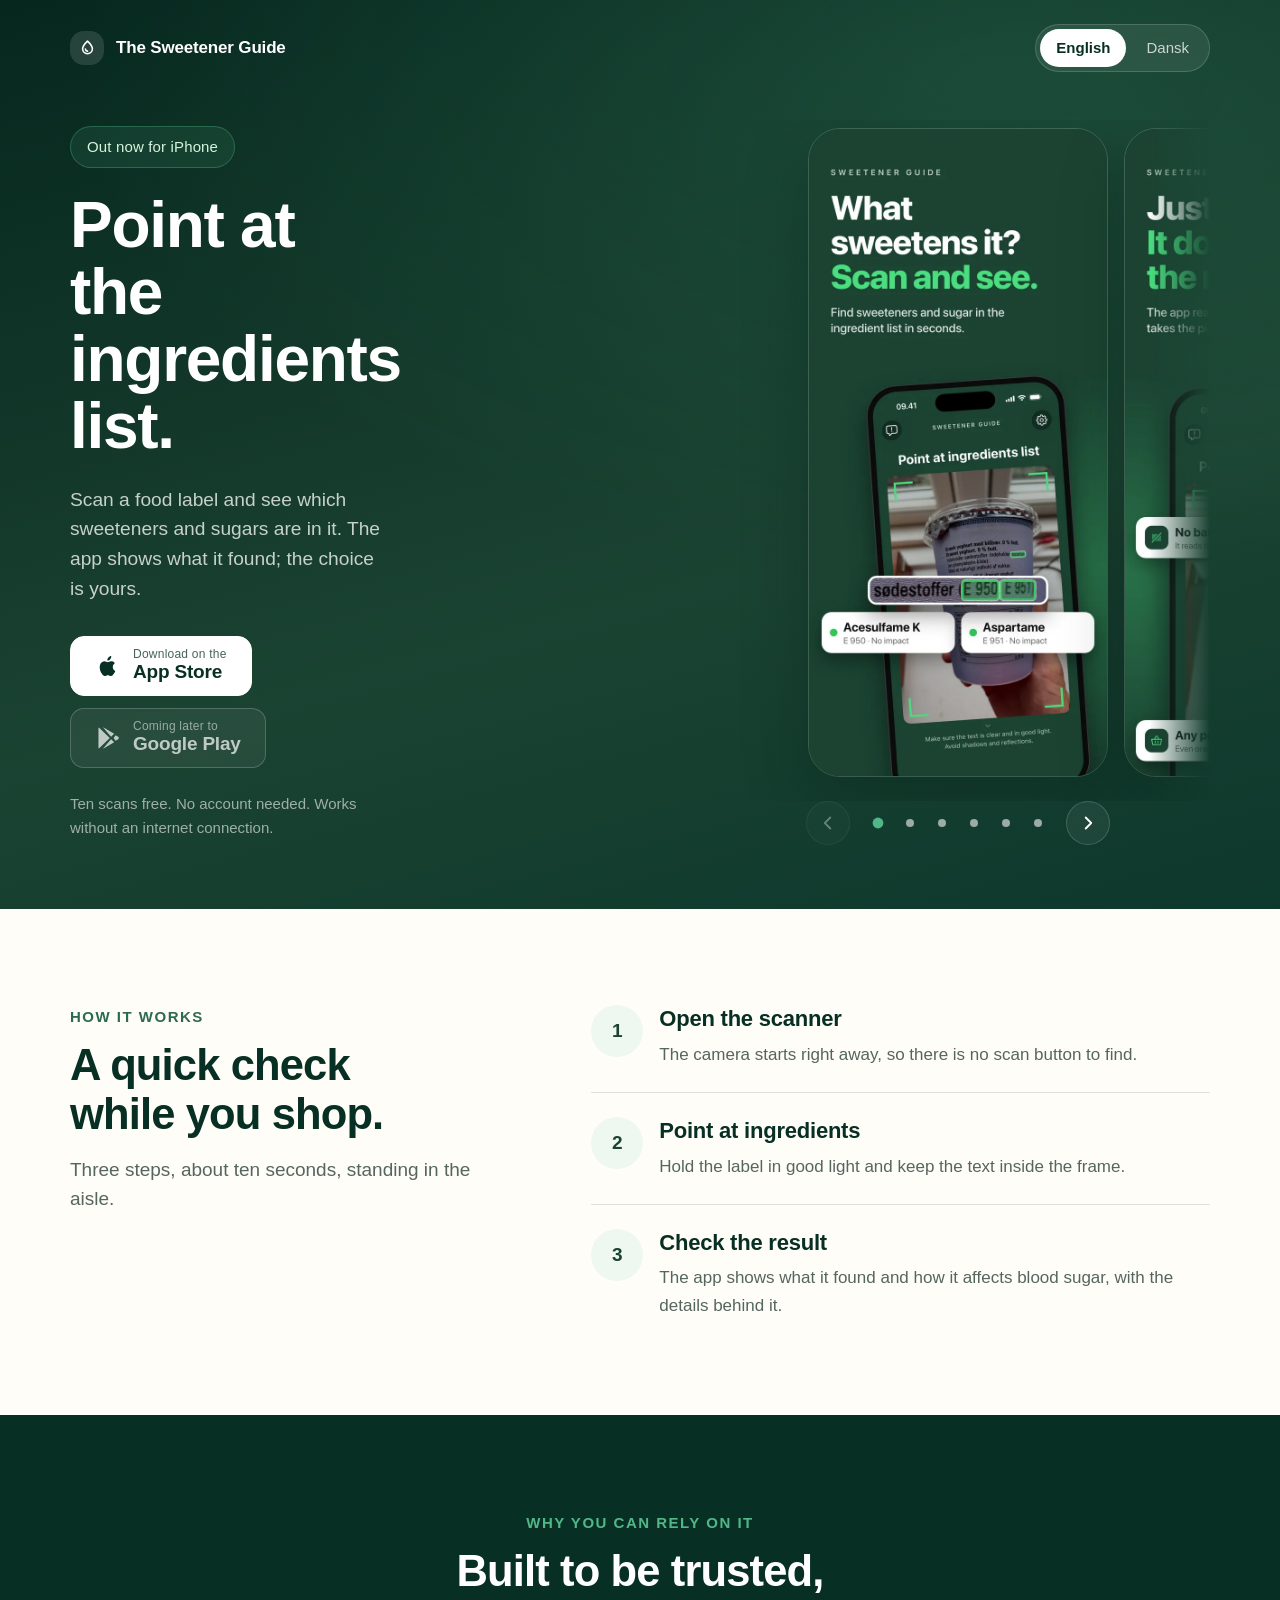
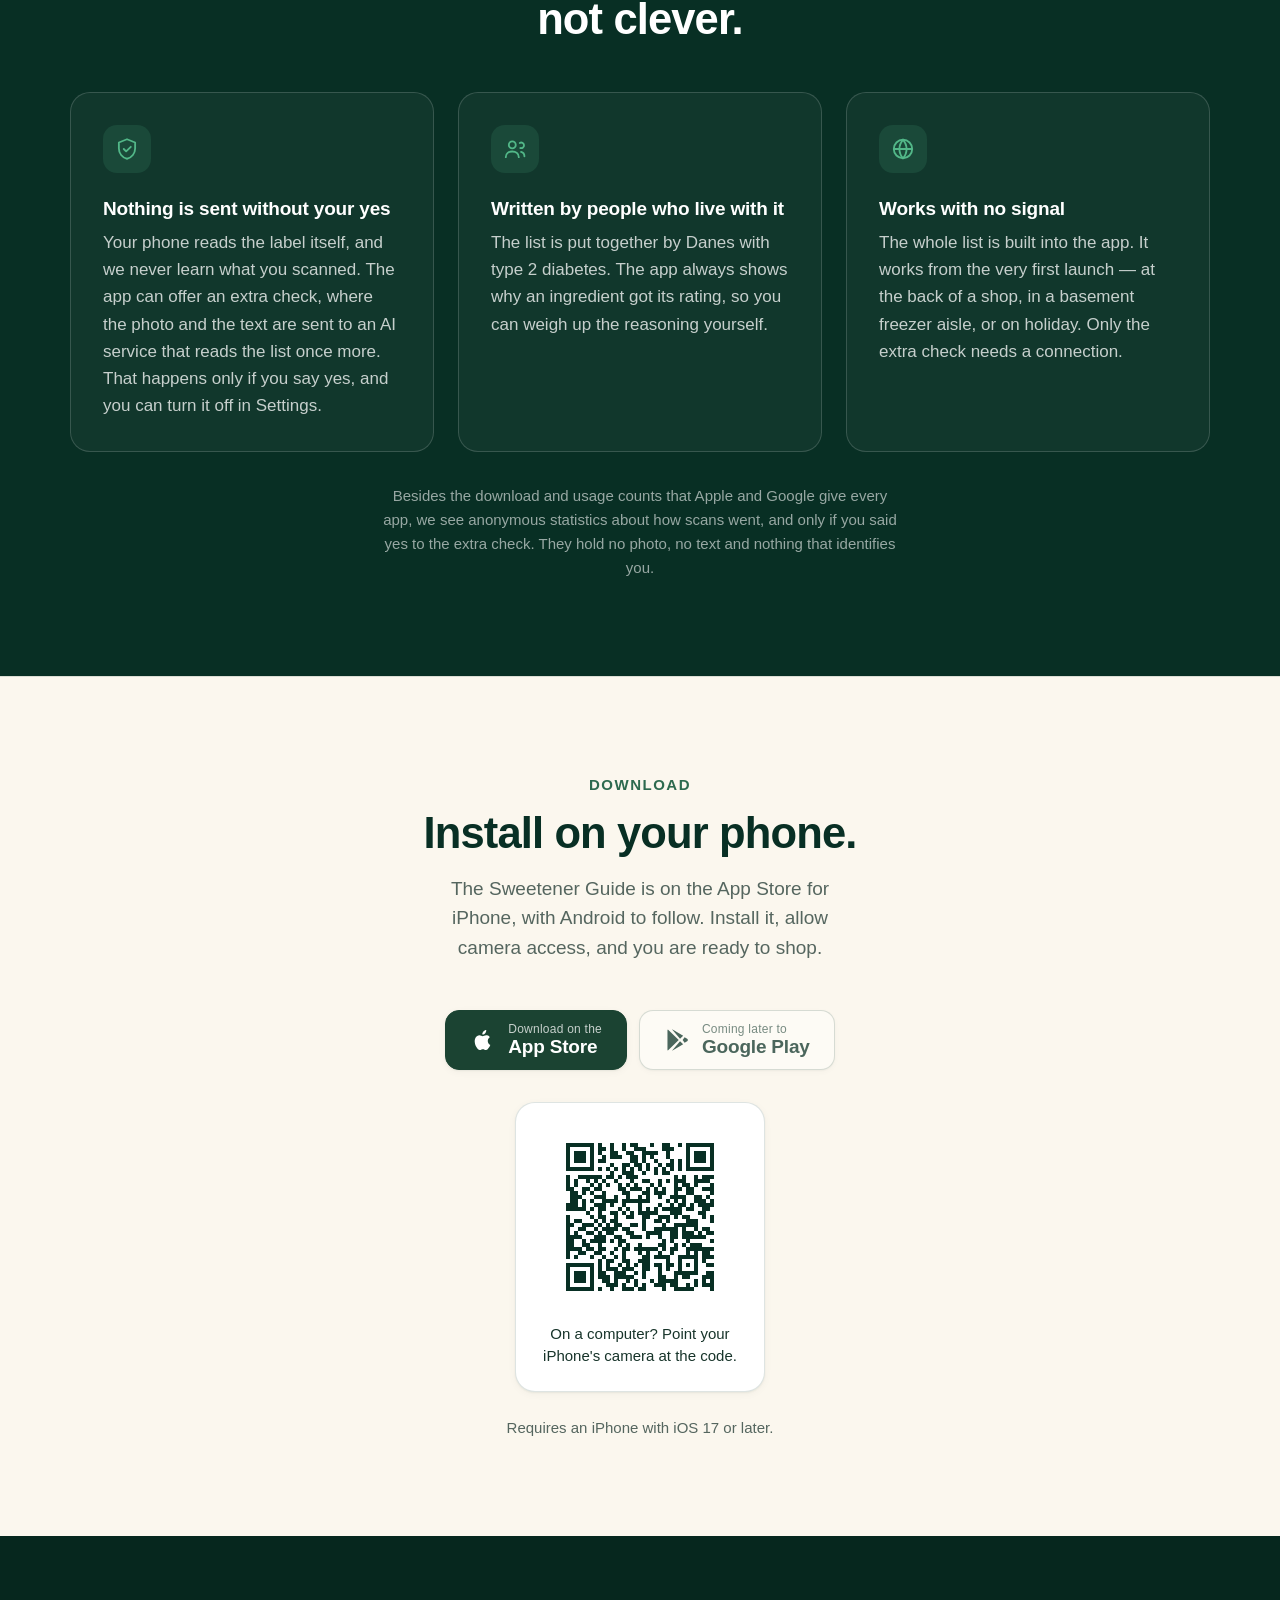
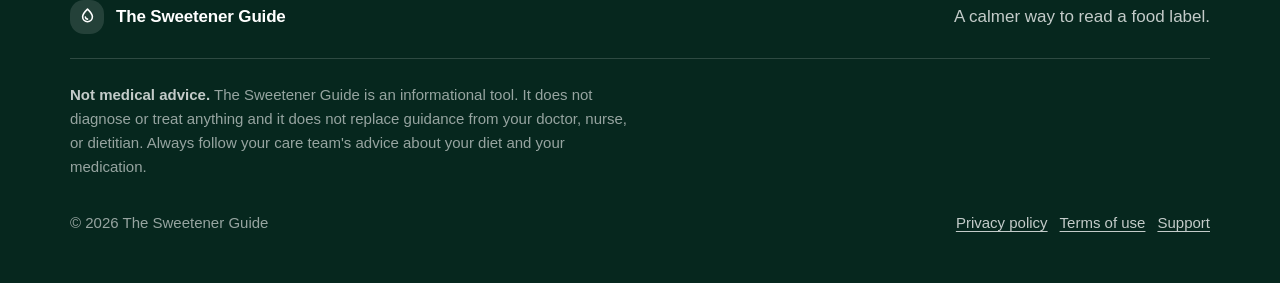
==== commit ca8c9ebe: "Describe the app as version 1.1 has it The front page said the photo never leaves the phone and that" ====
--- a/index.html
+++ b/index.html
@@ -160,8 +160,8 @@
               <div>
                 <h3 data-i18n="stepThreeTitle">Check the result</h3>
                 <p data-i18n="stepThreeText">
-                  The app shows what it found and a simple glucose impact bar, with the
-                  details behind it.
+                  The app shows what it found and how it affects blood sugar, with
+                  the details behind it.
                 </p>
               </div>
             </li>
@@ -184,12 +184,13 @@
                   <path d="m9 12 2.2 2.2L15.5 10" stroke="currentColor" stroke-width="1.7" stroke-linecap="round" stroke-linejoin="round"/>
                 </svg>
               </span>
-              <h3 data-i18n="trustOneTitle">We never see what you scanned</h3>
+              <h3 data-i18n="trustOneTitle">Nothing is sent without your yes</h3>
               <p data-i18n="trustOneText">
-                The photo stays on your phone and your phone reads the text
-                itself. There is no server for it to be sent to — the app only
-                ever downloads the list. The photo leaves your phone only if you
-                email it to us as feedback yourself.
+                Your phone reads the label itself, and we never learn what you
+                scanned. The app can offer an extra check, where the photo and
+                the text are sent to an AI service that reads the list once
+                more. That happens only if you say yes, and you can turn it off
+                in Settings.
               </p>
             </article>
 
@@ -220,15 +221,16 @@
               <p data-i18n="trustThreeText">
                 The whole list is built into the app. It works from the very
                 first launch — at the back of a shop, in a basement freezer
-                aisle, or on holiday.
+                aisle, or on holiday. Only the extra check needs a connection.
               </p>
             </article>
           </div>
 
           <p class="trust-note" data-i18n="trustNote">
-            The only figures we ever see are the aggregated download and usage
-            counts that Apple and Google publish to every app in their stores.
-            Nothing in them relates to what you scanned.
+            Besides the download and usage counts that Apple and Google give
+            every app, we see anonymous statistics about how scans went, and
+            only if you said yes to the extra check. They hold no photo, no
+            text and nothing that identifies you.
           </p>
         </div>
       </section>
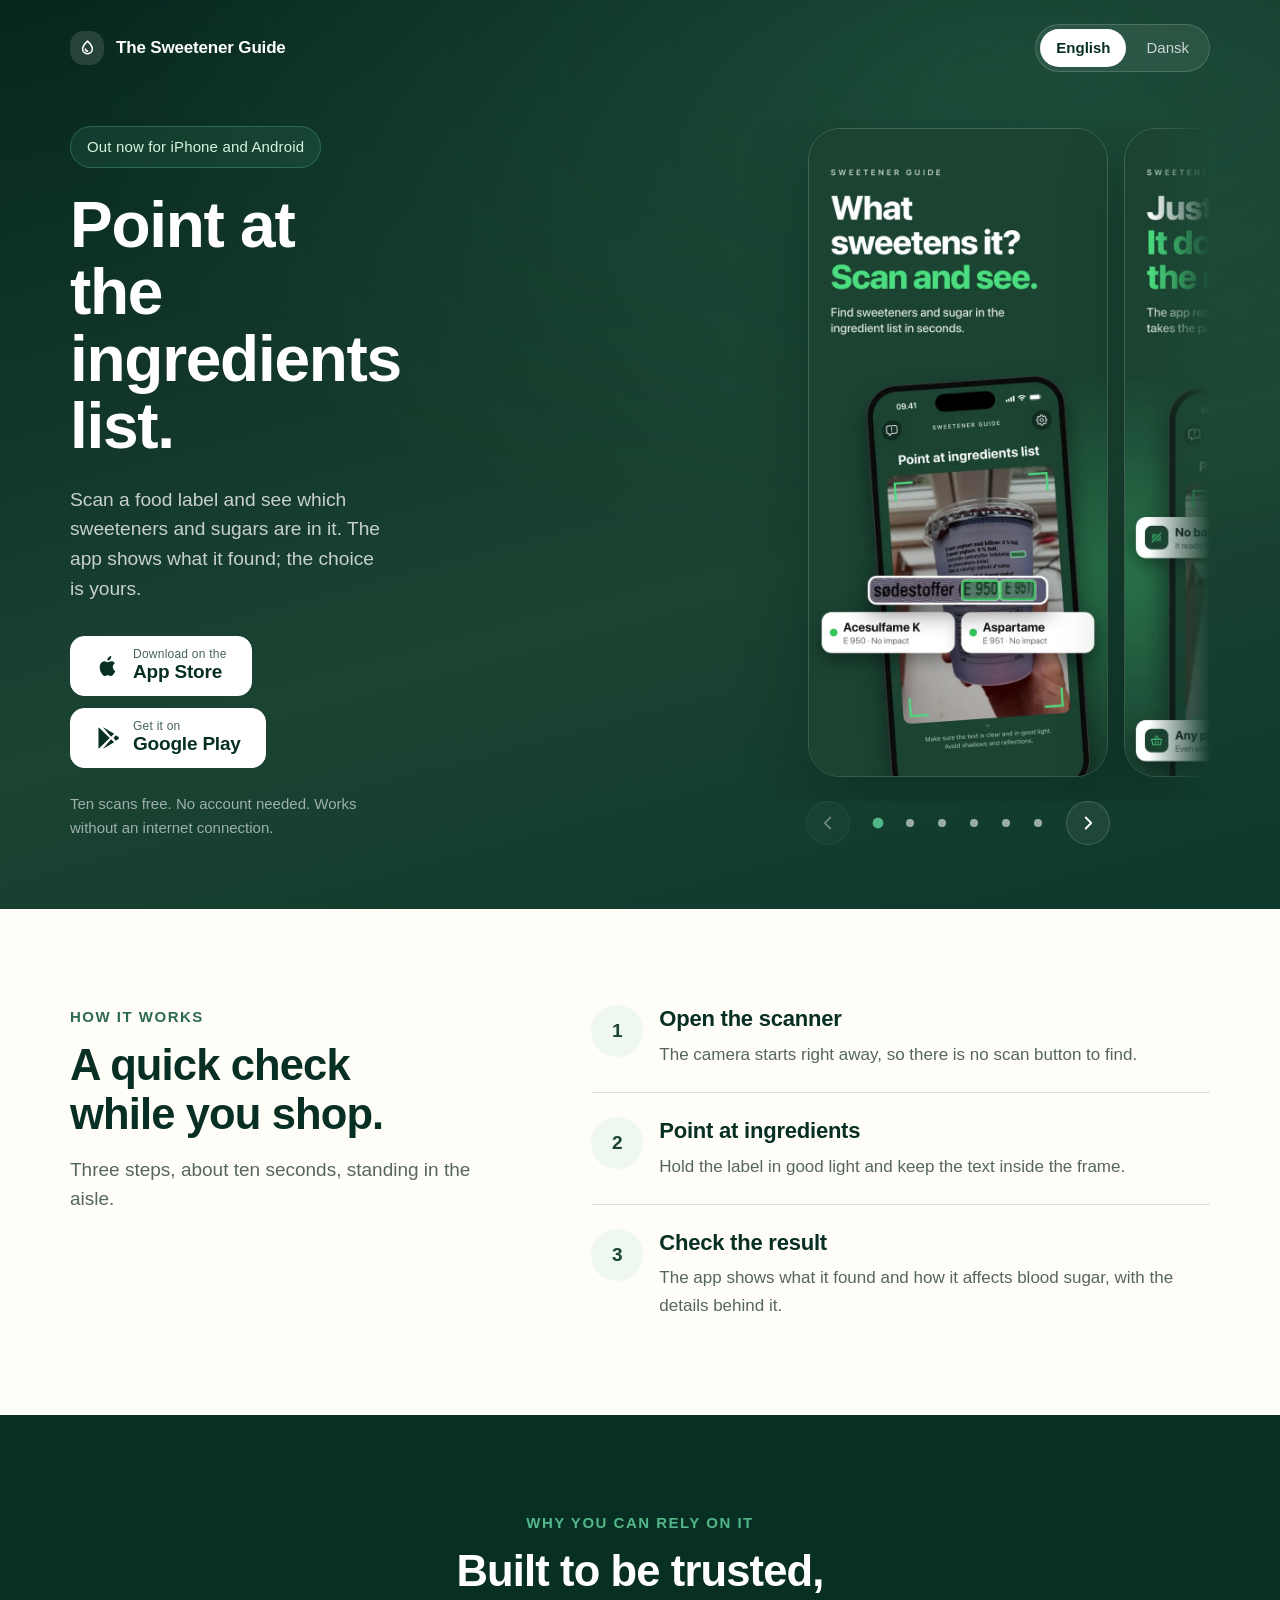
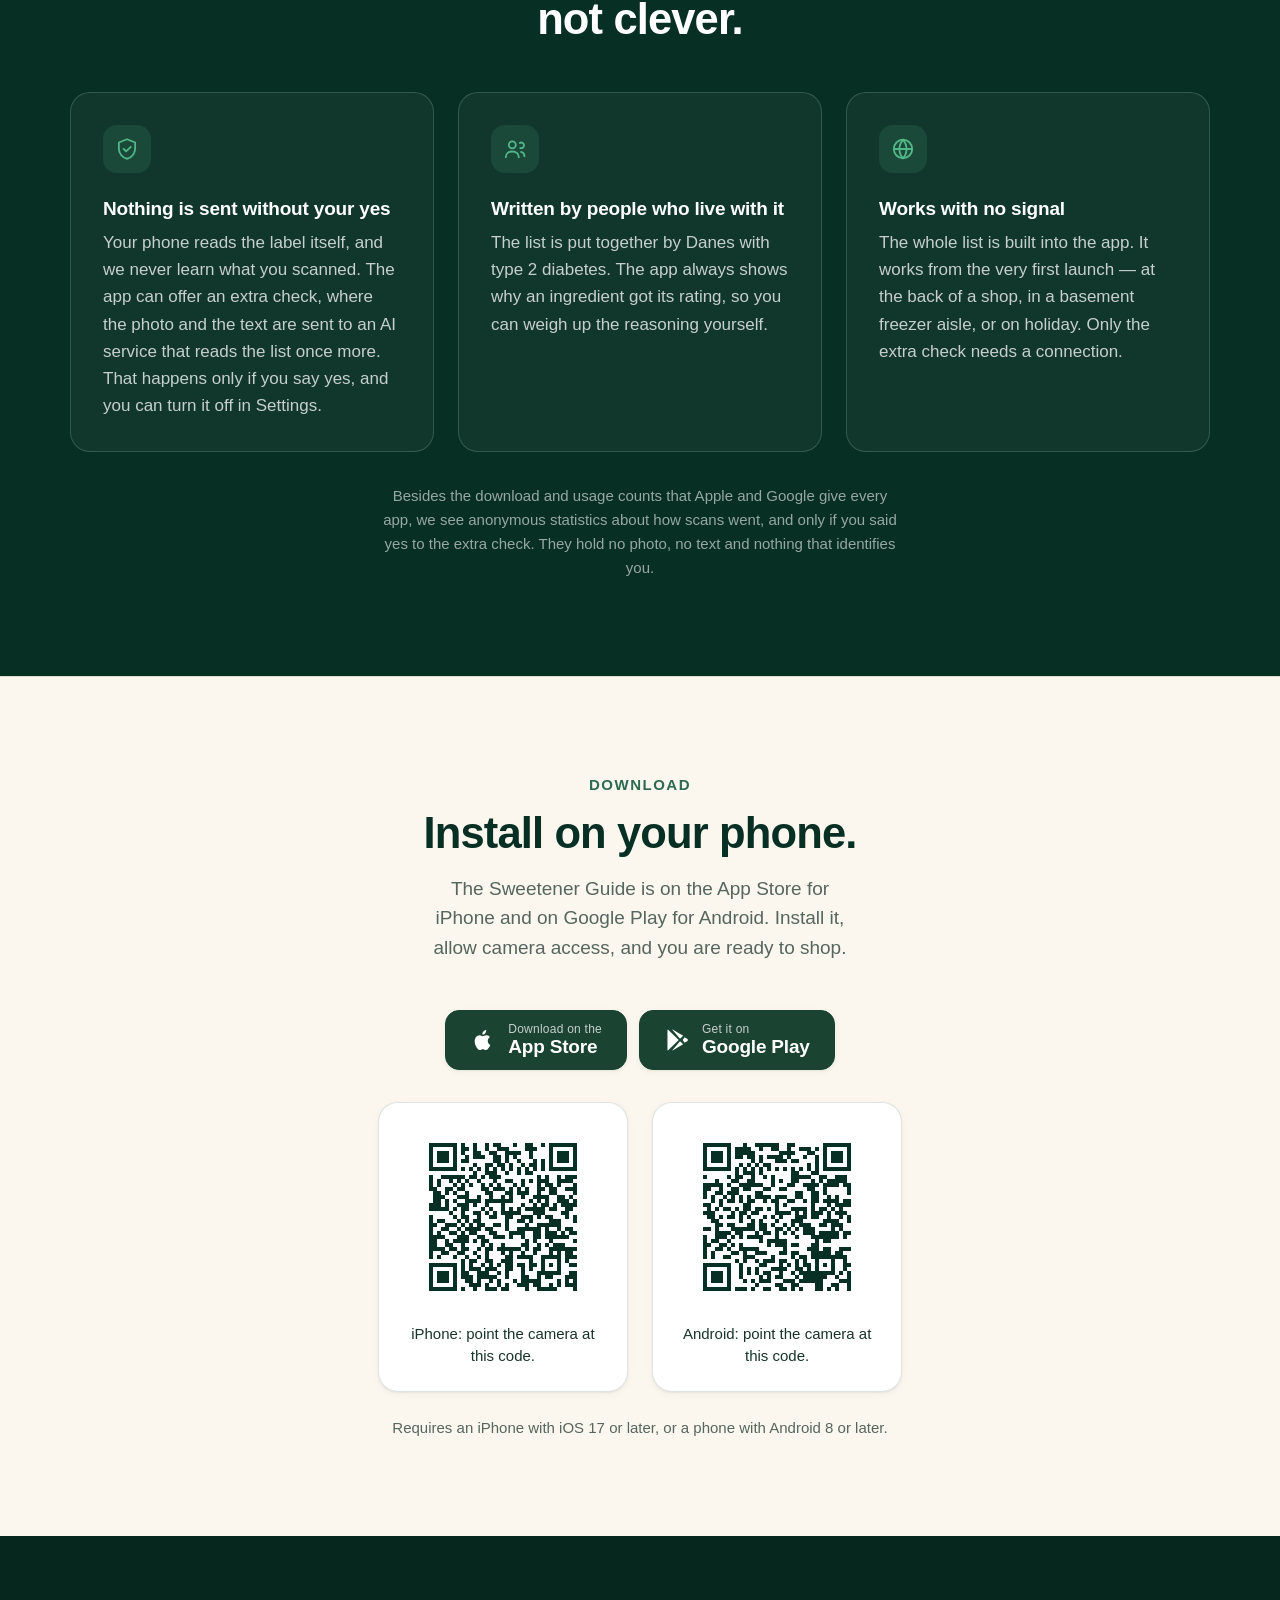
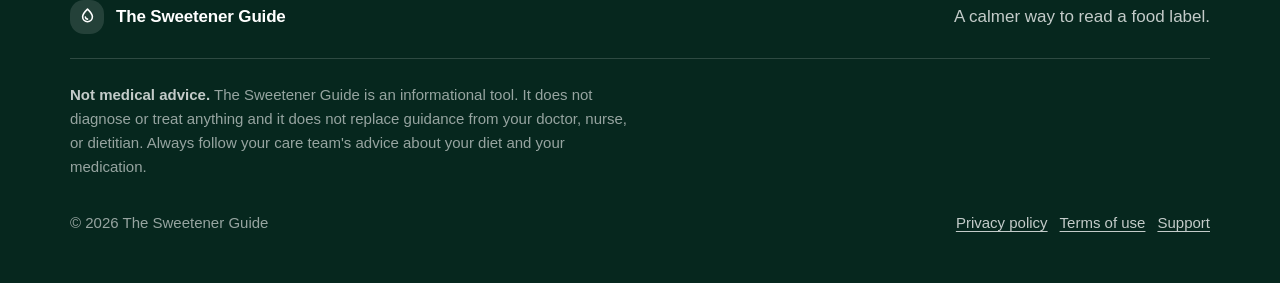
==== commit 6a236ea6: "Show Android as live, and say where a code is redeemed The app went live on Google Play on 22 Novemb" ====
--- a/index.html
+++ b/index.html
@@ -62,7 +62,7 @@
       <section class="hero" aria-labelledby="page-title">
         <div class="hero-inner">
           <div class="hero-copy">
-            <p class="status-badge" data-i18n="statusBadge">Out now for iPhone</p>
+            <p class="status-badge" data-i18n="statusBadge">Out now for iPhone and Android</p>
             <h1 id="page-title" data-i18n="heroTitle">Point at the ingredients list.</h1>
             <p class="lede" data-i18n="heroText">
               Scan a food label and see which sweeteners and sugars are in it. The
@@ -80,12 +80,12 @@
                 </span>
               </a>
 
-              <a class="store-button is-pending" aria-disabled="true" href="#download">
+              <a class="store-button is-live" href="https://play.google.com/store/apps/details?id=com.crunchcats.ingredientscanner">
                 <svg class="store-logo" viewBox="0 0 24 24" aria-hidden="true">
                   <path fill="currentColor" d="M3.6 2.3a1 1 0 0 0-.4.8v17.8a1 1 0 0 0 .4.8l10-9.7-10-9.7Zm11.2 8.5 2.9-2.8-9.8-5.6a1 1 0 0 0-.4-.1l7.3 8.5Zm0 2.4-7.3 8.5c.1 0 .3 0 .4-.1l9.8-5.6-2.9-2.8Zm4.2-3.7L17.2 12l1.8 2.5 2.4-1.4a1.3 1.3 0 0 0 0-2.2l-2.4-1.4Z"/>
                 </svg>
                 <span class="store-text">
-                  <small data-i18n="storePrefixLater">Coming later to</small>
+                  <small data-i18n="storePrefixGoogle">Get it on</small>
                   <strong data-i18n="storeGoogle">Google Play</strong>
                 </span>
               </a>
@@ -241,8 +241,9 @@
             <p class="section-kicker" data-i18n="downloadKicker">Download</p>
             <h2 id="download-title" data-i18n="downloadTitle">Install on your phone.</h2>
             <p class="section-lede" data-i18n="downloadText">
-              The Sweetener Guide is on the App Store for iPhone, with Android
-              to follow. Install it, allow camera access, and you are ready to shop.
+              The Sweetener Guide is on the App Store for iPhone and on Google
+              Play for Android. Install it, allow camera access, and you are
+              ready to shop.
             </p>
           </div>
 
@@ -257,28 +258,38 @@
               </span>
             </a>
 
-            <a class="store-button on-light is-pending" aria-disabled="true" href="#download">
+            <a class="store-button on-light is-live" href="https://play.google.com/store/apps/details?id=com.crunchcats.ingredientscanner">
               <svg class="store-logo" viewBox="0 0 24 24" aria-hidden="true">
                 <path fill="currentColor" d="M3.6 2.3a1 1 0 0 0-.4.8v17.8a1 1 0 0 0 .4.8l10-9.7-10-9.7Zm11.2 8.5 2.9-2.8-9.8-5.6a1 1 0 0 0-.4-.1l7.3 8.5Zm0 2.4-7.3 8.5c.1 0 .3 0 .4-.1l9.8-5.6-2.9-2.8Zm4.2-3.7L17.2 12l1.8 2.5 2.4-1.4a1.3 1.3 0 0 0 0-2.2l-2.4-1.4Z"/>
               </svg>
               <span class="store-text">
-                <small data-i18n="storePrefixLater">Coming later to</small>
+                <small data-i18n="storePrefixGoogle">Get it on</small>
                 <strong data-i18n="storeGoogle">Google Play</strong>
               </span>
             </a>
           </div>
 
-          <!-- For someone reading on a computer: the same App Store link, tagged
-               ct=website-qr. Hidden on a phone, where the button above does the job. -->
-          <figure class="qr-card">
-            <img class="qr-code" src="qr-app-store.svg" width="180" height="180" alt="" data-i18n-alt="qrAlt">
-            <figcaption data-i18n="qrCaption">
-              On a computer? Point your iPhone's camera at the code.
-            </figcaption>
-          </figure>
+          <!-- For someone reading on a computer: the same store links as QR
+               codes, the App Store one tagged ct=website-qr. Hidden on a phone,
+               where the buttons above do the job. -->
+          <div class="qr-cards">
+            <figure class="qr-card">
+              <img class="qr-code" src="qr-app-store.svg" width="180" height="180" alt="" data-i18n-alt="qrAppleAlt">
+              <figcaption data-i18n="qrAppleCaption">
+                iPhone: point the camera at this code.
+              </figcaption>
+            </figure>
+            <figure class="qr-card">
+              <img class="qr-code" src="qr-google-play.svg" width="180" height="180" alt="" data-i18n-alt="qrGoogleAlt">
+              <figcaption data-i18n="qrGoogleCaption">
+                Android: point the camera at this code.
+              </figcaption>
+            </figure>
+          </div>
 
           <p class="requirements" data-i18n="requirements">
-            Requires an iPhone with iOS 17 or later.
+            Requires an iPhone with iOS 17 or later, or a phone with Android 8
+            or later.
           </p>
         </div>
       </section>
--- a/styles.css
+++ b/styles.css
@@ -434,17 +434,6 @@
   background: var(--green-600);
 }
 
-/* Pre-launch state. Swapping `.is-pending` for `.is-live` and setting a real
-   href turns one into a download button. */
-.store-button.is-pending {
-  cursor: default;
-  opacity: 0.72;
-}
-
-.store-button.is-pending:hover {
-  transform: none;
-}
-
 .store-logo {
   width: 26px;
   height: 26px;
@@ -469,6 +458,19 @@
   font-size: var(--text-lg);
   font-weight: 600;
   letter-spacing: -0.01em;
+}
+
+/* One QR code per store, side by side. */
+.qr-cards {
+  display: flex;
+  flex-wrap: wrap;
+  justify-content: center;
+  gap: var(--s-5);
+  margin-top: var(--s-6);
+}
+
+.qr-cards .qr-card {
+  margin: 0;
 }
 
 /* The QR code: white behind it and a quiet zone in the image itself, so a phone
@@ -922,6 +924,166 @@
 }
 
 /* ==========================================================================
+   Pilot — pilot.html, the install-and-redeem steps sent to pilot users
+   ========================================================================== */
+
+.platform-switch {
+  display: flex;
+  gap: var(--s-1);
+  margin-bottom: var(--s-6);
+  padding: var(--s-1);
+  border: 1px solid var(--line-strong);
+  border-radius: var(--r-full);
+}
+
+.platform-option {
+  flex: 1;
+  min-height: 48px;
+  padding: 0 var(--s-4);
+  color: var(--muted);
+  border: 0;
+  border-radius: var(--r-full);
+  background: transparent;
+  font-size: var(--text-lg);
+  font-weight: 500;
+  cursor: pointer;
+  transition: color 0.15s ease, background 0.15s ease;
+}
+
+.platform-option:hover {
+  color: var(--ink);
+}
+
+.platform-option.is-active {
+  color: var(--paper);
+  background: var(--green-700);
+  font-weight: 600;
+}
+
+.pilot .platform-panel > h2 {
+  margin-top: 0;
+}
+
+/* Without JavaScript both panels show, so the second needs its distance. */
+.pilot .platform-panel + .platform-panel > h2 {
+  margin-top: var(--s-7);
+}
+
+.pilot-steps {
+  margin: 0 0 var(--s-6);
+  padding: 0;
+  list-style: none;
+  counter-reset: pilot-step;
+}
+
+.pilot-steps > li {
+  position: relative;
+  margin-bottom: var(--s-5);
+  padding-left: var(--s-7);
+  counter-increment: pilot-step;
+}
+
+.pilot-steps > li::before {
+  content: counter(pilot-step);
+  position: absolute;
+  top: 0;
+  left: 0;
+  display: flex;
+  width: 34px;
+  height: 34px;
+  align-items: center;
+  justify-content: center;
+  color: var(--green-700);
+  border-radius: var(--r-full);
+  background: var(--mint-200);
+  font-weight: 700;
+}
+
+.pilot-steps h3 {
+  margin-top: 0;
+  padding-top: var(--s-1);
+}
+
+.pilot-substeps {
+  margin: 0 0 var(--s-4);
+  padding-left: var(--s-5);
+}
+
+/* A store button, and beside it on a computer the same link as a QR code. */
+.pilot-action {
+  display: flex;
+  flex-wrap: wrap;
+  align-items: center;
+  gap: var(--s-5);
+  margin-bottom: var(--s-4);
+}
+
+.pilot-qr {
+  display: none;
+  margin: 0;
+}
+
+html[data-device="desktop"] .pilot-qr {
+  display: flex;
+}
+
+.pilot-note {
+  margin-bottom: var(--s-5);
+  padding: var(--s-5);
+  border: 1px solid var(--line);
+  border-radius: var(--r-md);
+  background: var(--mint-100);
+}
+
+.pilot-note h3 {
+  margin-top: 0;
+}
+
+.pilot-note > :last-child {
+  margin-bottom: 0;
+}
+
+.pilot .pilot-requirements {
+  font-size: var(--text-sm);
+}
+
+/* A code to type: large, spaced and selectable, with Copy beside it. */
+.pilot .code-chip {
+  display: flex;
+  flex-wrap: wrap;
+  align-items: center;
+  gap: var(--s-3);
+}
+
+.code-chip code {
+  padding: var(--s-2) var(--s-4);
+  color: var(--green-900);
+  border: 1px dashed var(--green-400);
+  border-radius: var(--r-sm);
+  background: #fff;
+  font-family: ui-monospace, SFMono-Regular, Menlo, Consolas, monospace;
+  font-size: var(--text-xl);
+  font-weight: 700;
+  letter-spacing: 0.08em;
+}
+
+.copy-button {
+  min-height: 44px;
+  padding: 0 var(--s-4);
+  color: var(--green-700);
+  border: 1px solid var(--line-strong);
+  border-radius: var(--r-full);
+  background: var(--paper);
+  font-size: var(--text-sm);
+  font-weight: 600;
+  cursor: pointer;
+}
+
+.copy-button:hover {
+  border-color: var(--green-500);
+}
+
+/* ==========================================================================
    Responsive
    ========================================================================== */
 
